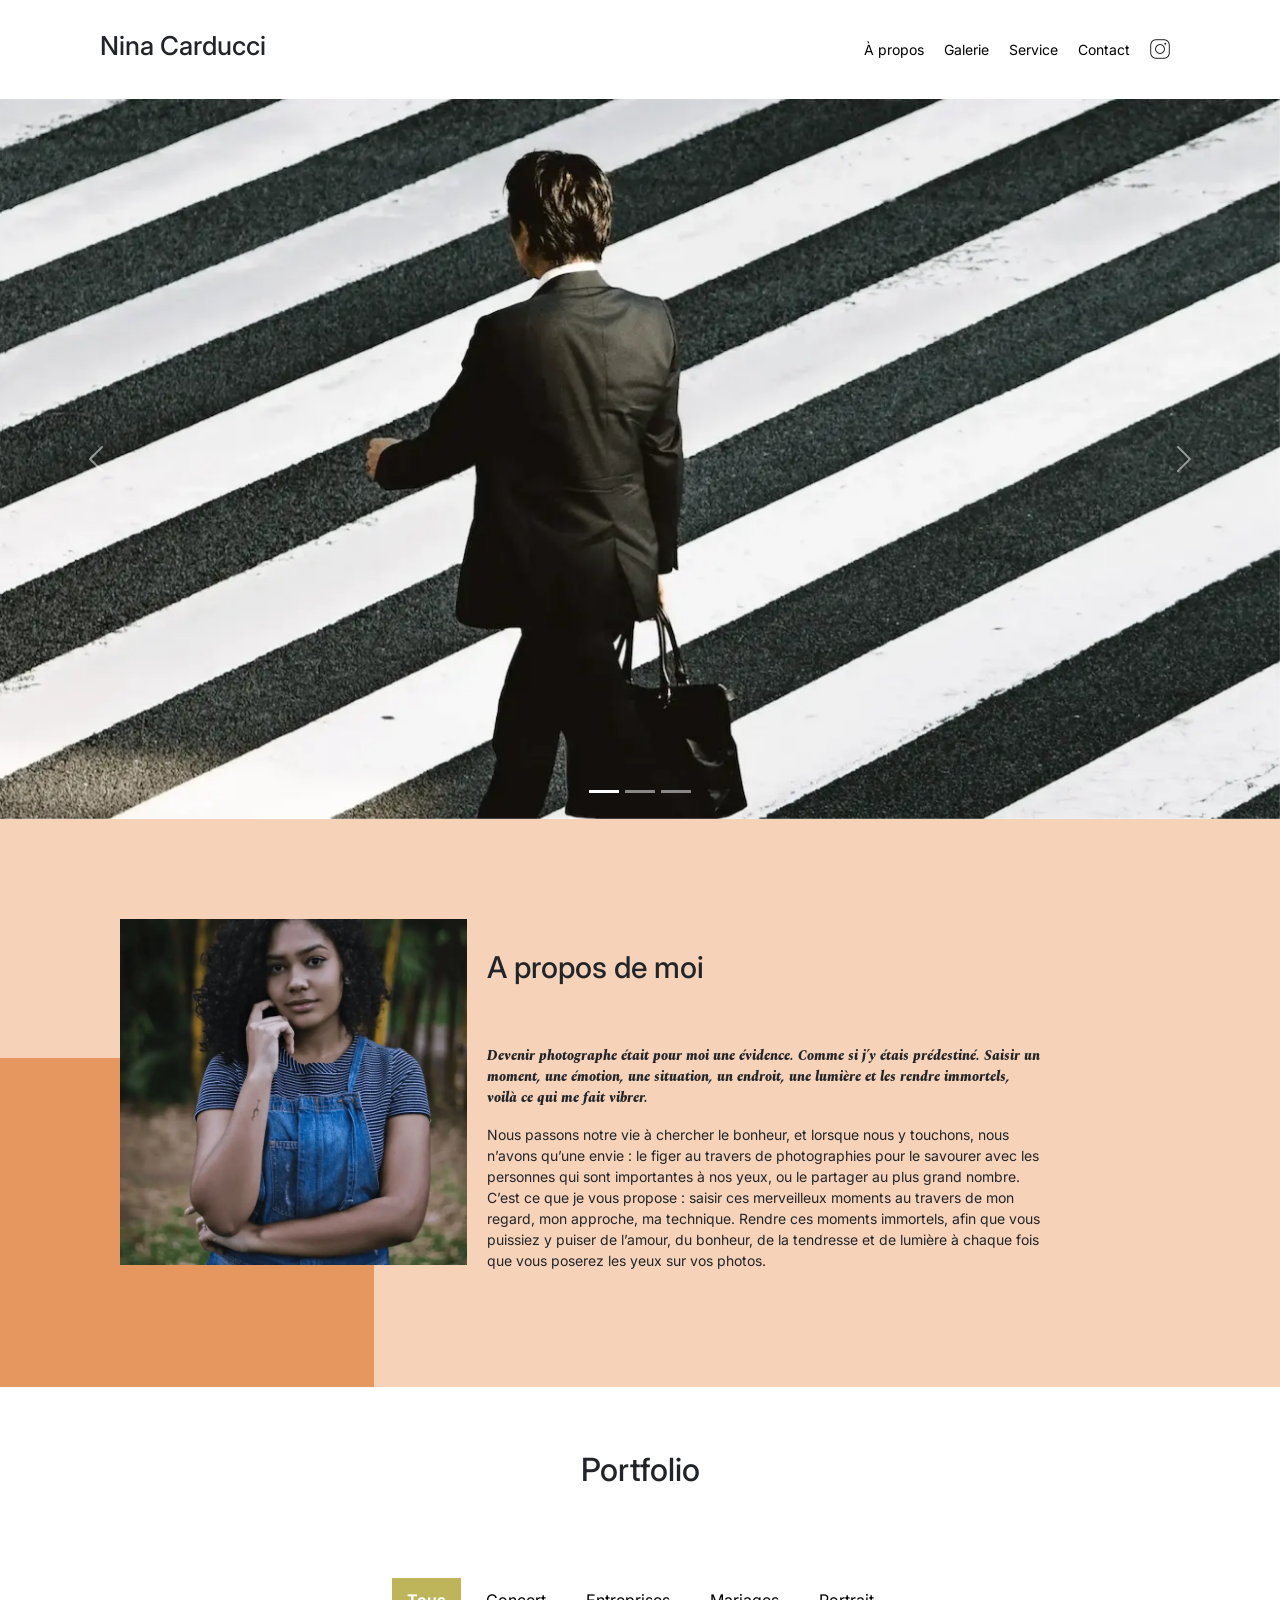
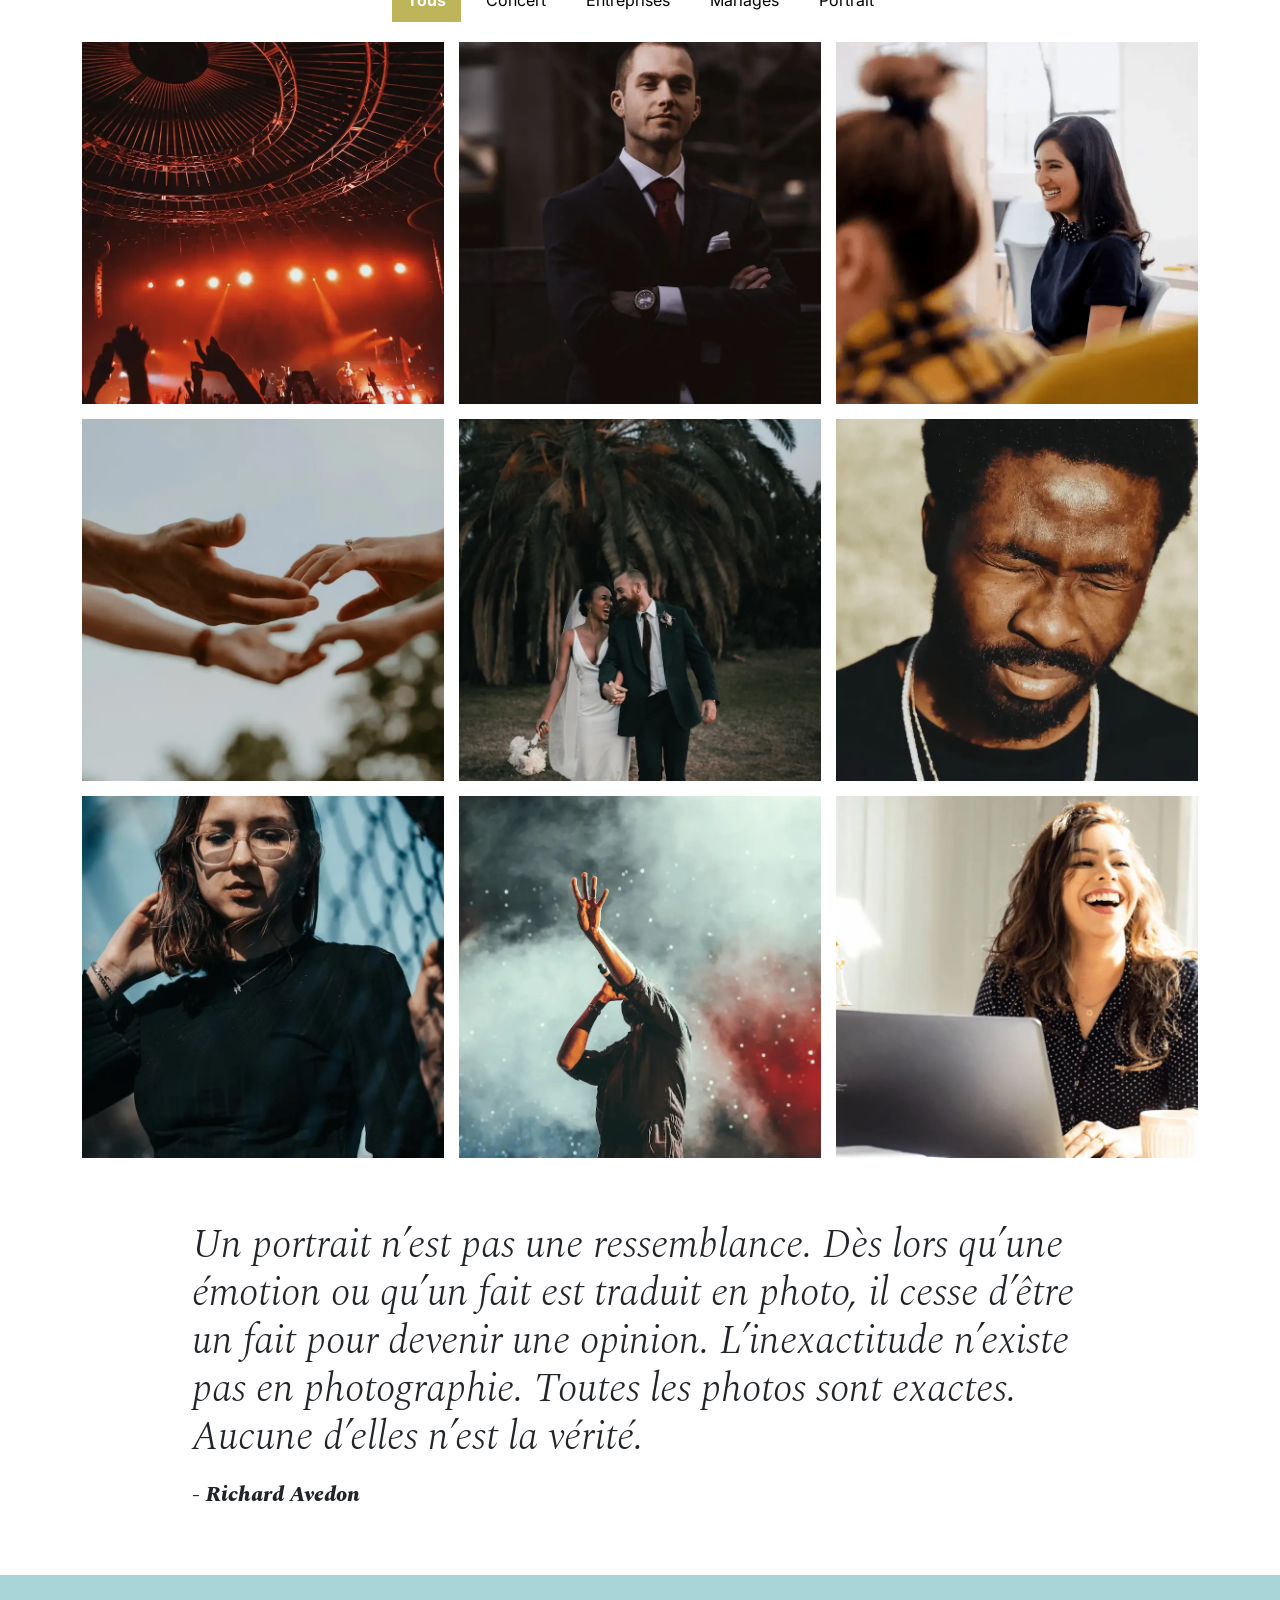
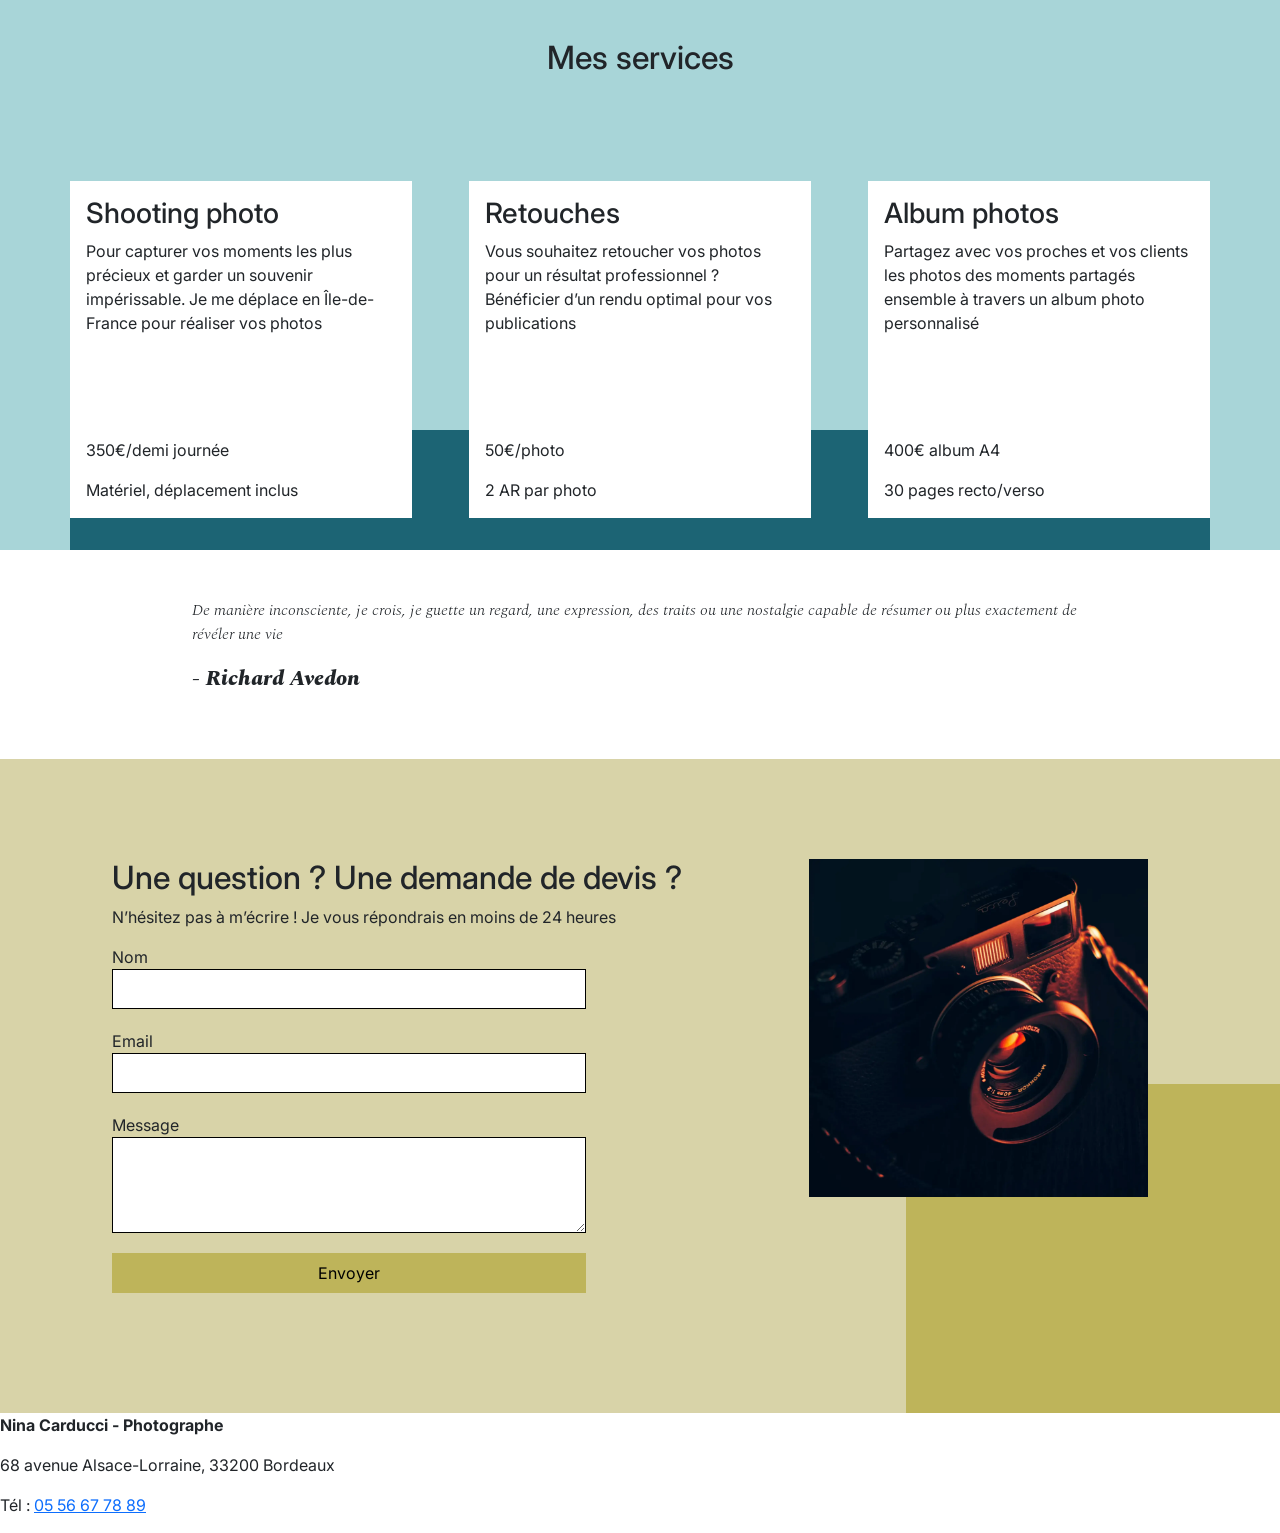
==== Nina-Carducci-Dev-master/index.html @ 1267198f ""#"" ====
<!DOCTYPE html>
<html lang="fr">
  <head>
    <meta charset="UTF-8" />
    <meta name="viewport" content="width=device-width, initial-scale=1.0" />

    <link
      rel="preload"
      href="./assets/bootstrap/bootstrap.min.css"
      as="style"
    />
    <link
      rel="stylesheet"
      href="./assets/bootstrap/bootstrap.min.css"
      media="print"
      onload="this.media='all'"
    />

    <link rel="preload" href="./assets/style.min.css" as="style" />
    <link
      rel="stylesheet"
      href="./assets/style.min.css"
      media="print"
      onload="this.media='all'"
    />

    <link rel="preconnect" href="https://fonts.googleapis.com" />
    <link rel="preconnect" href="https://fonts.gstatic.com" crossorigin />

    <link
      rel="preload"
      href="https://fonts.googleapis.com/css2?family=Inter:wght@400&family=Spectral:ital,wght@1,400;1,800&display=swap"
      as="style"
    />
    <link
      rel="stylesheet"
      href="https://fonts.googleapis.com/css2?family=Inter:wght@400&family=Spectral:ital,wght@1,400;1,800&display=swap"
    />

    <meta
      name="description"
      content="Nina Carducci, photographe professionnelle à Bordeaux : portraits, mariages, concerts, entreprises."
    />
    <title>Nina Carducci - Photographe à Bordeaux</title>

    <script src="https://code.jquery.com/jquery-3.6.0.min.js" defer></script>

    <script src="./assets/bootstrap/bootstrap.bundle.min.js" defer></script>
    <script src="./assets/maugallery.min.js" defer></script>
    <script src="./assets/scripts.min.js" defer></script>

    <script type="application/ld+json">
      {
        "@context": "https://schema.org",
        "@type": "LocalBusiness",
        "name": "Nina Carducci - Photographe",
        "image": "/assets/images/nina.webp",
        "address": {
          "@type": "PostalAddress",
          "streetAddress": "68 avenue Alsace-Lorraine",
          "addressLocality": "Bordeaux",
          "postalCode": "33200",
          "addressCountry": "FR"
        },
        "telephone": "+33 5 56 67 78 89",
        "openingHours": "Mo-Fr 10:00-19:00",
        "url": "/",
        "priceRange": "50-400€",
        "makesOffer": [
          {
            "@type": "Offer",
            "name": "Shooting photo",
            "price": "350",
            "priceCurrency": "EUR"
          },
          {
            "@type": "Offer",
            "name": "Retouches",
            "price": "50",
            "priceCurrency": "EUR"
          },
          {
            "@type": "Offer",
            "name": "Album photos",
            "price": "400",
            "priceCurrency": "EUR"
          }
        ]
      }
    </script>

    <meta property="og:type" content="website" />
    <meta
      property="og:title"
      content="Nina Carducci - Photographe à Bordeaux"
    />
    <meta
      property="og:description"
      content="Nina Carducci, photographe professionnelle à Bordeaux : portraits, mariages, concerts, entreprises"
    />
    <meta
      property="og:image"
      content="/assets/images/nina.webp"
    />
    <meta property="og:url" content="/" />

    <meta name="twitter:card" content="summary_large_image" />
    <meta
      name="twitter:title"
      content="Nina Carducci - Photographe à Bordeaux"
    />
    <meta
      name="twitter:description"
      content="Nina Carducci, photographe professionnelle à Bordeaux : portraits, mariages, concerts, entreprises"
    />
    <meta
      name="twitter:image"
      content="/assets/images/nina.webp"
    />
    <meta name="twitter:site" content="@ninacarducci.photo" />
  </head>
  <body>
    <div class="top-header">
      <h1 class="name">Nina Carducci</h1>
      <div class="nav">
        <ul>
          <li><a href="#about">À propos</a></li>
          <li><a href="#gallery">Galerie</a></li>
          <li><a href="#services">Service</a></li>
          <li><a href="#contact">Contact</a></li>
          <li>
            <a
              class="social-link"
              href="https://www.instagram.com/ninacarducci.photo/?hl=fr"
              target="_blank"
              ><img
                src="assets/images/instagram.webp"
                alt="icône instragram"
                loading="lazy"
                width="40"
                height="40"
              />
            </a>
          </li>
        </ul>
      </div>
    </div>
    <div id="header">
      <div
        id="carouselExampleIndicators"
        class="carousel slide"
        data-bs-ride="carousel"
      >
        <div class="carousel-indicators">
          <button
            type="button"
            data-bs-target="#carouselExampleIndicators"
            data-bs-slide-to="0"
            class="active"
            aria-current="true"
            aria-label="Slide 1"
          ></button>
          <button
            type="button"
            data-bs-target="#carouselExampleIndicators"
            data-bs-slide-to="1"
            aria-label="Slide 2"
          ></button>
          <button
            type="button"
            data-bs-target="#carouselExampleIndicators"
            data-bs-slide-to="2"
            aria-label="Slide 3"
          ></button>
        </div>
        <div class="carousel-inner">
          <div class="carousel-item active">
            <img
              src="./assets/images/slider/ryoji-iwata-wUZjnOv7t0g-unsplash.webp"
              srcset="
                ./assets/images/slider/ryoji-iwata-wUZjnOv7t0g-unsplash.webp  800w,
                ./assets/images/slider/ryoji-iwata-wUZjnOv7t0g-unsplash.webp 1600w,
                ./assets/images/slider/ryoji-iwata-wUZjnOv7t0g-unsplash.webp 2400w,
                ./assets/images/slider/ryoji-iwata-wUZjnOv7t0g-unsplash.webp 3200w,
                ./assets/images/slider/ryoji-iwata-wUZjnOv7t0g-unsplash.webp 4540w
              "
              sizes="100vw"
              class="d-block w-100"
              alt="Un homme traverse une grande route en costume sombre"
              width="1600"
              height="740"
            />
          </div>
          <div class="carousel-item">
            <img
              src="./assets/images/slider/nicholas-green-nPz8akkUmDI-unsplash.webp"
              srcset="
                ./assets/images/slider/nicholas-green-nPz8akkUmDI-unsplash.webp  800w,
                ./assets/images/slider/nicholas-green-nPz8akkUmDI-unsplash.webp 1600w,
                ./assets/images/slider/nicholas-green-nPz8akkUmDI-unsplash.webp 2400w,
                ./assets/images/slider/nicholas-green-nPz8akkUmDI-unsplash.webp 3200w,
                ./assets/images/slider/nicholas-green-nPz8akkUmDI-unsplash.webp 5000w
              "
              sizes="100vw"
              alt="Foule pendant un concert"
              class="d-block w-100"
              width="1600"
              height="740"
            />
          </div>
          <div class="carousel-item">
            <img
              src="./assets/images/slider/edward-cisneros-3_h6-1NPDGw-unsplash.webp"
              srcset="
                ./assets/images/slider/edward-cisneros-3_h6-1NPDGw-unsplash.webp  800w,
                ./assets/images/slider/edward-cisneros-3_h6-1NPDGw-unsplash.webp 1600w,
                ./assets/images/slider/edward-cisneros-3_h6-1NPDGw-unsplash.webp 2400w,
                ./assets/images/slider/edward-cisneros-3_h6-1NPDGw-unsplash.webp 3200w,
                ./assets/images/slider/edward-cisneros-3_h6-1NPDGw-unsplash.webp 5653w
              "
              sizes="100vw"
              class="d-block w-100"
              loading="lazy"
              alt="Un couple qui s’embrasse lors d’un mariage"
              width="1637"
              height="757"
            />
          </div>
        </div>
        <button
          class="carousel-control-prev"
          type="button"
          data-bs-target="#carouselExampleIndicators"
          data-bs-slide="prev"
        >
          <span class="carousel-control-prev-icon" aria-hidden="true"></span>
          <span class="visually-hidden">Previous</span>
        </button>
        <button
          class="carousel-control-next"
          type="button"
          data-bs-target="#carouselExampleIndicators"
          data-bs-slide="next"
        >
          <span class="carousel-control-next-icon" aria-hidden="true"></span>
          <span class="visually-hidden">Next</span>
        </button>
      </div>
    </div>
    <div id="about">
      <div class="picture left">
        <img
          src="./assets/images/nina.webp"
          srcset="
            ./assets/images/nina.webp  400w,
            ./assets/images/nina.webp  800w,
            ./assets/images/nina.webp 1460w
          "
          sizes="(max-width: 768px) 100vw, 50vw"
          alt="Portrait de la photographe Nina Carducci"
          width="766"
          height="764"
        />
      </div>
      <div id="about-me">
        <h2 class="about-me__title">A propos de moi</h2>
        <p class="about-me__introduction">
          Devenir photographe était pour moi une évidence. Comme si j’y étais
          prédestiné. Saisir un moment, une émotion, une situation, un endroit,
          une lumière et les rendre immortels, voilà ce qui me fait vibrer.
        </p>
        <p>
          Nous passons notre vie à chercher le bonheur, et lorsque nous y
          touchons, nous n’avons qu’une envie : le figer au travers de
          photographies pour le savourer avec les personnes qui sont importantes
          à nos yeux, ou le partager au plus grand nombre. C’est ce que je vous
          propose : saisir ces merveilleux moments au travers de mon regard, mon
          approche, ma technique. Rendre ces moments immortels, afin que vous
          puissiez y puiser de l’amour, du bonheur, de la tendresse et de
          lumière à chaque fois que vous poserez les yeux sur vos photos.
        </p>
      </div>
    </div>
    <div id="gallery">
      <h2 class="title">Portfolio</h2>
      <div class="container py-3">
        <div class="gallery">
          <picture>
            <source
              srcset="
                ./assets/images/gallery/concerts/aaron-paul-wnX-fXzB6Cw-unsplash.webp
              "
              type="image/webp"
            />
            <img
              data-gallery-tag="Concert"
              class="gallery-item"
              src="./assets/images/gallery/concerts/aaron-paul-wnX-fXzB6Cw-unsplash.webp"
              alt="Foule de spectateurs levant les mains lors d’un concert en plein air"
              width="752"
              height="1003"
            />
          </picture>

          <picture>
            <source
              srcset="
                ./assets/images/gallery/entreprise/ali-morshedlou-WMD64tMfc4k-unsplash.webp
              "
              type="image/webp"
            />
            <img
              data-gallery-tag="Entreprises"
              class="gallery-item"
              src="./assets/images/gallery/entreprise/ali-morshedlou-WMD64tMfc4k-unsplash.webp"
              alt="Un homme en costume sombre avec une cravate noire"
              width="752"
              height="1128"
            />
          </picture>

          <picture>
            <source
              srcset="./assets/images/gallery/entreprise/jason-goodman.webp"
              type="image/webp"
            />
            <img
              data-gallery-tag="Entreprises"
              class="gallery-item"
              src="./assets/images/gallery/entreprise/jason-goodman.webp"
              alt="Une femme souriante pendant une réunion d'entreprise"
              width="1110"
              height="751"
            />
          </picture>

          <picture>
            <source
              srcset="
                ./assets/images/gallery/mariage/hannah-busing-RvF2R_qMpRk-unsplash.webp
              "
              type="image/webp"
            />
            <img
              data-gallery-tag="Mariages"
              class="gallery-item"
              src="./assets/images/gallery/mariage/hannah-busing-RvF2R_qMpRk-unsplash.webp"
              alt="Deux personnes se tenant la main lors d’un mariage"
              width="940"
              height="752"
            />
          </picture>

          <picture>
            <source
              srcset="
                ./assets/images/gallery/mariage/jakob-owens-SiniLJkXhMc-unsplash.webp
              "
              type="image/webp"
            />
            <img
              data-gallery-tag="Mariages"
              class="gallery-item"
              src="./assets/images/gallery/mariage/jakob-owens-SiniLJkXhMc-unsplash.webp"
              alt="Un couple se tenant par la main le jour de leur mariage"
              width="752"
              height="1128"
            />
          </picture>

          <picture>
            <source
              srcset="
                ./assets/images/gallery/portraits/ade-tunji-rVkhWWZFAtQ-unsplash.webp
              "
              type="image/webp"
            />
            <img
              data-gallery-tag="Portrait"
              class="gallery-item"
              src="./assets/images/gallery/portraits/ade-tunji-rVkhWWZFAtQ-unsplash.webp"
              alt="Portrait d’un homme aux yeux fermés"
              width="752"
              height="1128"
            />
          </picture>

          <picture>
            <source
              srcset="
                ./assets/images/gallery/portraits/nino-van-prattenburg--443cl1uR_8-unsplash.webp
              "
              type="image/webp"
            />
            <img
              data-gallery-tag="Portrait"
              class="gallery-item"
              src="./assets/images/gallery/portraits/nino-van-prattenburg--443cl1uR_8-unsplash.webp"
              alt="Portrait d’une femme portant des lunettes transparentes"
              width="752"
              height="1130"
            />
          </picture>

          <picture>
            <source
              srcset="
                ./assets/images/gallery/concerts/austin-neill-hgO1wFPXl3I-unsplash.webp
              "
              type="image/webp"
            />
            <img
              data-gallery-tag="Concert"
              class="gallery-item"
              src="./assets/images/gallery/concerts/austin-neill-hgO1wFPXl3I-unsplash.webp"
              alt="Chanteur sur scène levant la main dans la fumée et les lumières d’un concert"
              width="752"
              height="1130"
            />
          </picture>

          <picture>
            <source
              srcset="
                ./assets/images/gallery/entreprise/mateus-campos-felipe-Fsgzm8N0hIY-unsplash.webp
              "
              type="image/webp"
            />
            <img
              data-gallery-tag="Entreprises"
              class="gallery-item"
              src="./assets/images/gallery/entreprise/mateus-campos-felipe-Fsgzm8N0hIY-unsplash.webp"
              alt="Femme souriante travaillant devant un ordinateur portable"
              width="1228"
              height="752"
            />
          </picture>
        </div>
      </div>
    </div>
    <div class="quote">
      <figure>
        <blockquote>
          <h1 class="quote__text">
            Un portrait n’est pas une ressemblance. Dès lors qu’une émotion ou
            qu’un fait est traduit en photo, il cesse d’être un fait pour
            devenir une opinion. L’inexactitude n’existe pas en photographie.
            Toutes les photos sont exactes. Aucune d’elles n’est la vérité.
          </h1>
        </blockquote>
        <figcaption class="quote__author">- Richard Avedon</figcaption>
      </figure>
    </div>

    <div id="services">
      <h2 class="title">Mes services</h2>
      <div class="container">
        <div class="service">
          <div class="service__description">
            <h3>Shooting photo</h3>
            <p>
              Pour capturer vos moments les plus précieux et garder un souvenir
              impérissable. Je me déplace en Île-de-France pour réaliser vos
              photos
            </p>
          </div>
          <div class="service__price">
            <p>350€/demi journée</p>
            <span>Matériel, déplacement inclus</span>
          </div>
        </div>
        <div class="service">
          <div class="service__description">
            <h3>Retouches</h3>
            <p>
              Vous souhaitez retoucher vos photos pour un résultat professionnel
              ? Bénéficier d’un rendu optimal pour vos publications
            </p>
          </div>
          <div class="service__price">
            <p>50€/photo</p>
            <span>2 AR par photo</span>
          </div>
        </div>
        <div class="service">
          <div class="service__description">
            <h3>Album photos</h3>
            <p>
              Partagez avec vos proches et vos clients les photos des moments
              partagés ensemble à travers un album photo personnalisé
            </p>
          </div>
          <div class="service__price">
            <p>400€ album A4</p>
            <span>30 pages recto/verso</span>
          </div>
        </div>
      </div>
    </div>
    <div class="quote">
      <figure>
        <blockquote>
          <p class="quote__text">
            De manière inconsciente, je crois, je guette un regard, une
            expression, des traits ou une nostalgie capable de résumer ou plus
            exactement de révéler une vie
          </p>
        </blockquote>
        <figcaption class="quote__author">- Richard Avedon</figcaption>
      </figure>
    </div>
    <div id="contact">
      <div class="container">
        <div class="form-container">
          <h2>Une question ? Une demande de devis ?</h2>
          <p>
            N’hésitez pas à m’écrire ! Je vous répondrais en moins de 24 heures
          </p>
          <form action="" method="post">
            <label for="nom">Nom</label>
            <input type="text" name="nom" id="nom" />
            <label for="email">Email</label>
            <input type="email" name="email" id="email" />
            <label for="message">Message</label>
            <textarea
              name="message"
              id="message"
              cols="30"
              rows="10"
            ></textarea>
            <input type="submit" value="Envoyer" />
          </form>
        </div>
        <div class="picture right">
          <img
            src="./assets/images/camera.webp"
            srcset="
              ./assets/images/camera.webp  400w,
              ./assets/images/camera.webp  800w,
              ./assets/images/camera.webp 1600w,
              ./assets/images/camera.webp 2028w
            "
            sizes="(max-width: 768px) 100vw, 50vw"
            alt="appareil photo"
            width="2024"
            height="2020"
          />
        </div>
      </div>
    </div>

    <footer>
      <p><strong>Nina Carducci - Photographe</strong></p>
      <p>68 avenue Alsace-Lorraine, 33200 Bordeaux</p>
      <p>Tél : <a href="tel:+33556677889">05 56 67 78 89</a></p>
    </footer>
  </body>
</html>
---- Nina-Carducci-Dev-master/assets/style.min.css ----
.about-me__introduction,.quote{font-family:Spectral,serif;font-style:italic}.service,.top-header{background-color:#fff}#about,#contact{position:relative;padding:100px}.nav a,.nav-pills .nav-link{color:#000}body{max-width:1920px;margin:auto;font-family:Inter,sans-serif;font-style:normal}img{max-width:100%;height:auto;display:block}.top-header{position:sticky;top:0;z-index:1000;display:flex;justify-content:space-between;align-items:center;padding:30px 100px}.top-header .name{font-size:26px}.nav ul{display:flex;list-style:none;font-size:14px;margin:0;padding:0}.nav li{padding:0 10px}.nav a{text-decoration:none}.social-link img{width:20px}#about{display:flex;background-color:#f6d2b8}.picture{flex:1;margin:0 20px;z-index:0}.picture::before{content:'';width:374px;height:329px;position:absolute;bottom:0;z-index:-1}.picture.left::before{background-color:#e5975f;left:0}.picture.right::before{background-color:#beb45a;right:0}#about-me,.form-container{flex:2}.about-me__title{margin:1em 0 60px;font-size:30px}.about-me__introduction{font-weight:800;width:60%}#about-me p{width:80%;font-size:14px}.title{text-align:center;padding:2em 0}.gallery .nav{justify-content:center}.carousel-item img{aspect-ratio:16/9;object-fit:cover}.nav-pills .nav-link.active,.nav-pills .show>.nav-link{color:#fff;background-color:#6b6b2a;border-radius:0;font-weight:700}.gallery-item{width:100%;height:100%;aspect-ratio:1/1;object-fit:cover;display:block}#contact .container,.mg-next,.mg-prev,.service,form{display:flex}.mg-next,.mg-prev{width:30px;height:30px;justify-content:center;align-items:center;font-size:24px}.quote{width:70%;margin:auto;padding:3em 0}.quote__text{font-weight:300}.quote__author{font-weight:800;font-size:22px}#services{margin:auto;background-color:#a8d5d8;position:relative}#services .container{display:flex;justify-content:space-between;padding:2em 0;position:relative}#services .container::before{content:'';background-color:#1c6474;position:absolute;width:100%;height:30%;bottom:0;left:0;z-index:0}.service{max-width:390px;width:30%;height:337px;padding:1em;flex-direction:column;justify-content:space-between;z-index:1}#contact{margin:auto;background-color:#d8d3a8}form{flex-direction:column;width:70%;align-items:flex-start}form input,form textarea{width:100%;border:1px solid;margin-bottom:20px}form input{height:2.5em}form textarea{height:5em;line-height:2.5em;font-size:1.2em}input[type=submit]{background-color:#beb45a;padding:.5em 1em;border:none}@media all and (max-width:1180px){.picture{flex:2}#about,#contact .container{align-items:center}.about-me__title{margin:0 0 1em}#about-me p{width:100%}}@media all and (max-width:1000px){.picture.left::before,.picture.right::before{height:30%;width:100%}#about,#contact .container,#services .container{flex-direction:column}.picture{width:50%}.picture.left::before{top:0;bottom:auto;left:0}.about-me__title{text-align:center;margin-top:1em}.service{width:100%;max-width:100%;height:auto;margin:2em 0}.service__description{margin-bottom:1em}#services .container::before{width:30%;height:100%;right:0;left:auto}#contact .picture.right{margin-top:1em}.gallery{grid-template-columns:repeat(3,1fr)}}@media all and (max-width:650px){.top-header{flex-direction:column;padding:0}.gallery{grid-template-columns:1fr}.top-header .nav,.top-header .nav ul{width:100%;padding:0}.top-header .nav li{flex:1;padding:1em 0;text-align:center}.picture.left::before,.picture.right::before{height:150px}#services .container{align-items:center}.service{max-width:90%}#about,#contact{padding:2em}form{width:100%}.picture{width:80%}}.gallery{display:grid;grid-template-columns:repeat(3,1fr);gap:12px;justify-items:center}.gallery-tags{text-align:center;margin-bottom:20px}.gallery-btn{border:none;background:0 0;padding:10px 15px;margin:0 5px;font-size:16px;cursor:pointer;color:#000}.gallery-btn.active{background-color:#beb45a;color:#fff;font-weight:700}
---- Nina-Carducci-Dev-master/assets/style.min.css ----
.about-me__introduction,.quote{font-family:Spectral,serif;font-style:italic}.service,.top-header{background-color:#fff}#about,#contact{position:relative;padding:100px}.nav a,.nav-pills .nav-link{color:#000}body{max-width:1920px;margin:auto;font-family:Inter,sans-serif;font-style:normal}img{max-width:100%;height:auto;display:block}.top-header{position:sticky;top:0;z-index:1000;display:flex;justify-content:space-between;align-items:center;padding:30px 100px}.top-header .name{font-size:26px}.nav ul{display:flex;list-style:none;font-size:14px;margin:0;padding:0}.nav li{padding:0 10px}.nav a{text-decoration:none}.social-link img{width:20px}#about{display:flex;background-color:#f6d2b8}.picture{flex:1;margin:0 20px;z-index:0}.picture::before{content:'';width:374px;height:329px;position:absolute;bottom:0;z-index:-1}.picture.left::before{background-color:#e5975f;left:0}.picture.right::before{background-color:#beb45a;right:0}#about-me,.form-container{flex:2}.about-me__title{margin:1em 0 60px;font-size:30px}.about-me__introduction{font-weight:800;width:60%}#about-me p{width:80%;font-size:14px}.title{text-align:center;padding:2em 0}.gallery .nav{justify-content:center}.carousel-item img{aspect-ratio:16/9;object-fit:cover}.nav-pills .nav-link.active,.nav-pills .show>.nav-link{color:#fff;background-color:#6b6b2a;border-radius:0;font-weight:700}.gallery-item{width:100%;height:100%;aspect-ratio:1/1;object-fit:cover;display:block}#contact .container,.mg-next,.mg-prev,.service,form{display:flex}.mg-next,.mg-prev{width:30px;height:30px;justify-content:center;align-items:center;font-size:24px}.quote{width:70%;margin:auto;padding:3em 0}.quote__text{font-weight:300}.quote__author{font-weight:800;font-size:22px}#services{margin:auto;background-color:#a8d5d8;position:relative}#services .container{display:flex;justify-content:space-between;padding:2em 0;position:relative}#services .container::before{content:'';background-color:#1c6474;position:absolute;width:100%;height:30%;bottom:0;left:0;z-index:0}.service{max-width:390px;width:30%;height:337px;padding:1em;flex-direction:column;justify-content:space-between;z-index:1}#contact{margin:auto;background-color:#d8d3a8}form{flex-direction:column;width:70%;align-items:flex-start}form input,form textarea{width:100%;border:1px solid;margin-bottom:20px}form input{height:2.5em}form textarea{height:5em;line-height:2.5em;font-size:1.2em}input[type=submit]{background-color:#beb45a;padding:.5em 1em;border:none}@media all and (max-width:1180px){.picture{flex:2}#about,#contact .container{align-items:center}.about-me__title{margin:0 0 1em}#about-me p{width:100%}}@media all and (max-width:1000px){.picture.left::before,.picture.right::before{height:30%;width:100%}#about,#contact .container,#services .container{flex-direction:column}.picture{width:50%}.picture.left::before{top:0;bottom:auto;left:0}.about-me__title{text-align:center;margin-top:1em}.service{width:100%;max-width:100%;height:auto;margin:2em 0}.service__description{margin-bottom:1em}#services .container::before{width:30%;height:100%;right:0;left:auto}#contact .picture.right{margin-top:1em}.gallery{grid-template-columns:repeat(3,1fr)}}@media all and (max-width:650px){.top-header{flex-direction:column;padding:0}.gallery{grid-template-columns:1fr}.top-header .nav,.top-header .nav ul{width:100%;padding:0}.top-header .nav li{flex:1;padding:1em 0;text-align:center}.picture.left::before,.picture.right::before{height:150px}#services .container{align-items:center}.service{max-width:90%}#about,#contact{padding:2em}form{width:100%}.picture{width:80%}}.gallery{display:grid;grid-template-columns:repeat(3,1fr);gap:12px;justify-items:center}.gallery-tags{text-align:center;margin-bottom:20px}.gallery-btn{border:none;background:0 0;padding:10px 15px;margin:0 5px;font-size:16px;cursor:pointer;color:#000}.gallery-btn.active{background-color:#beb45a;color:#fff;font-weight:700}
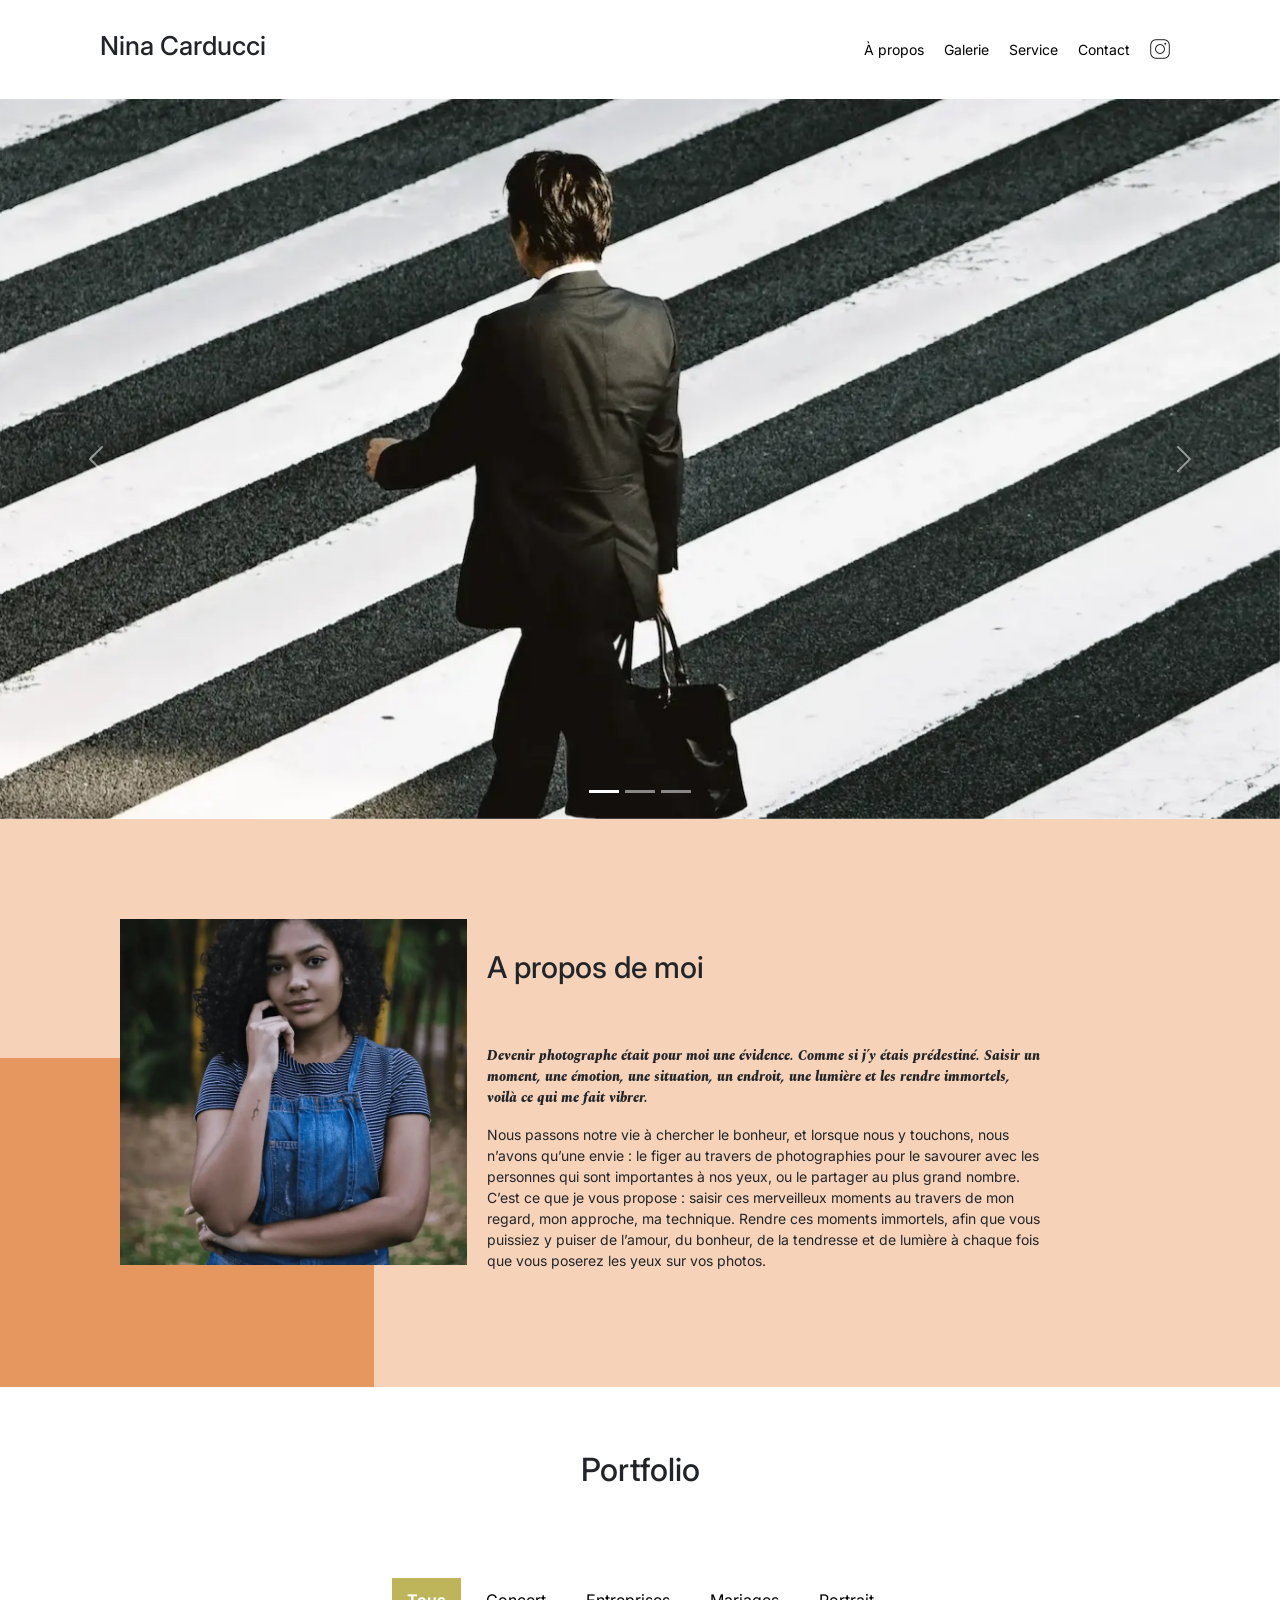
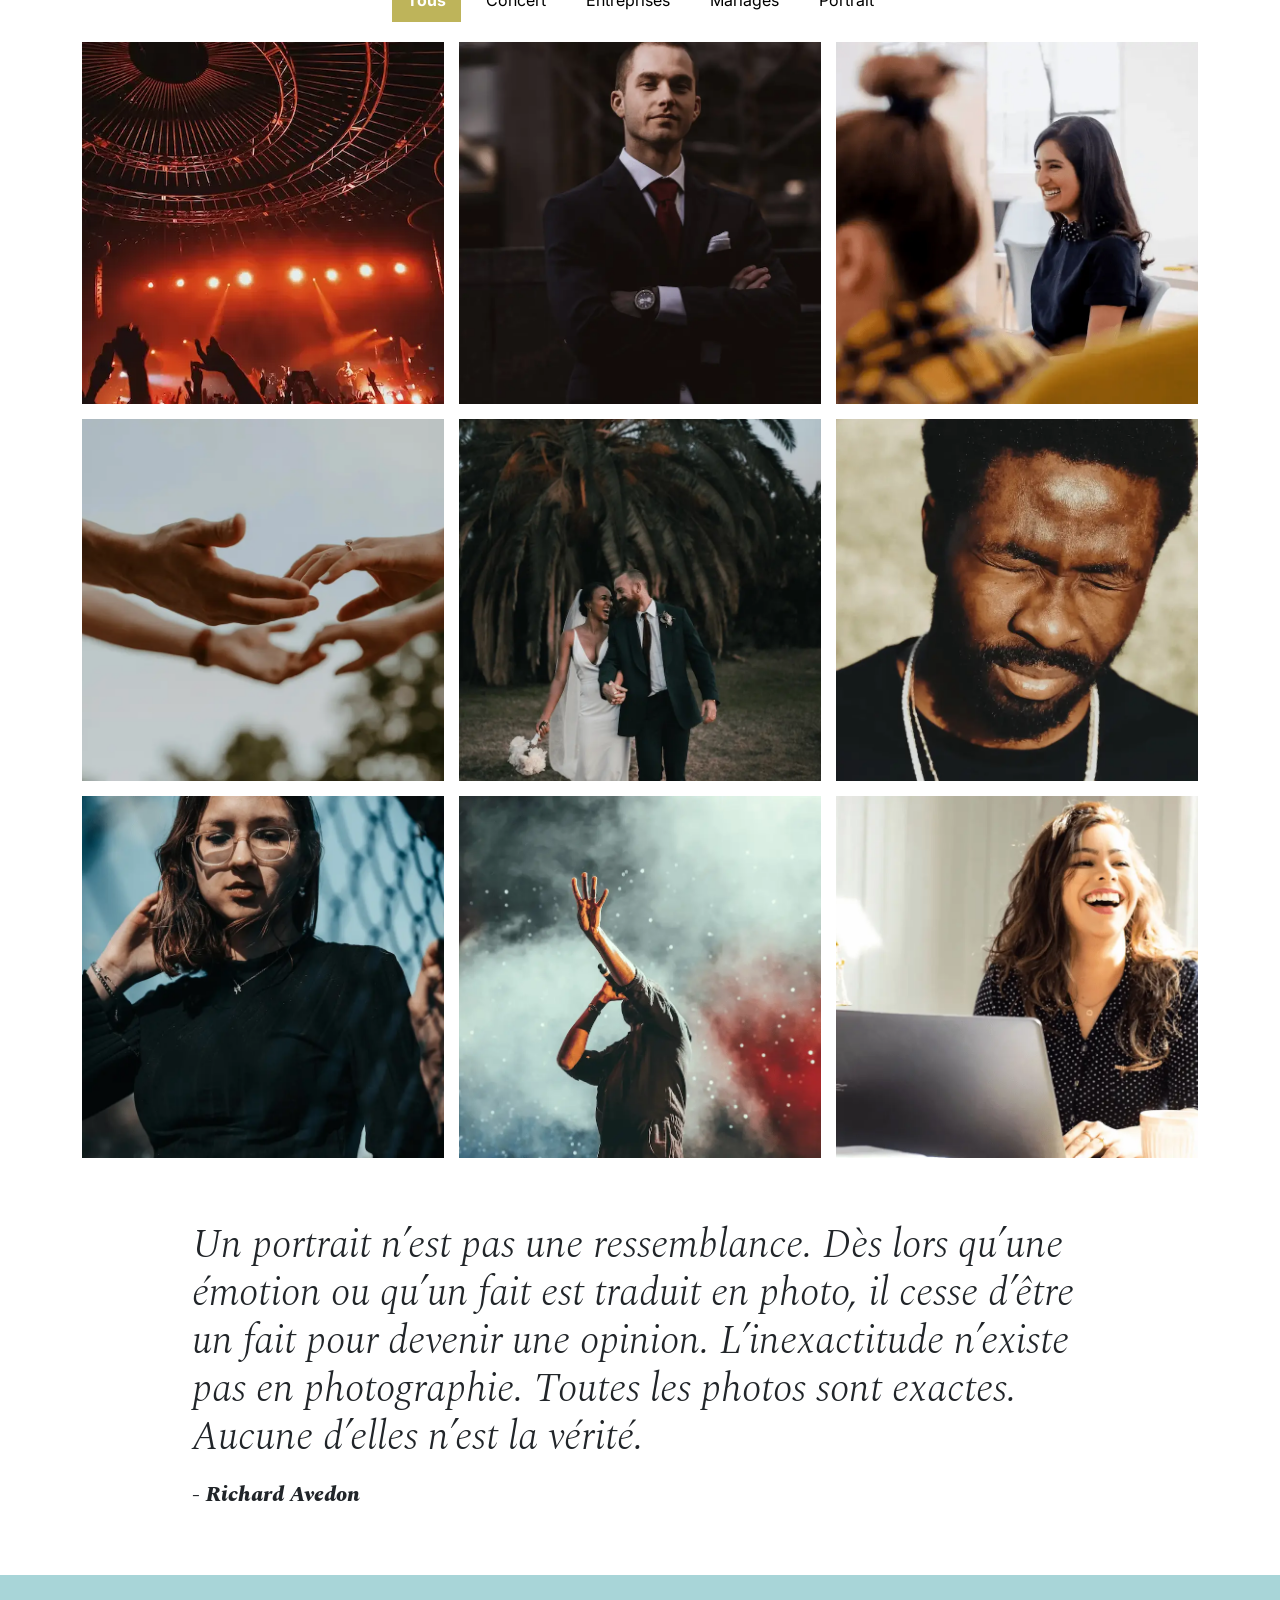
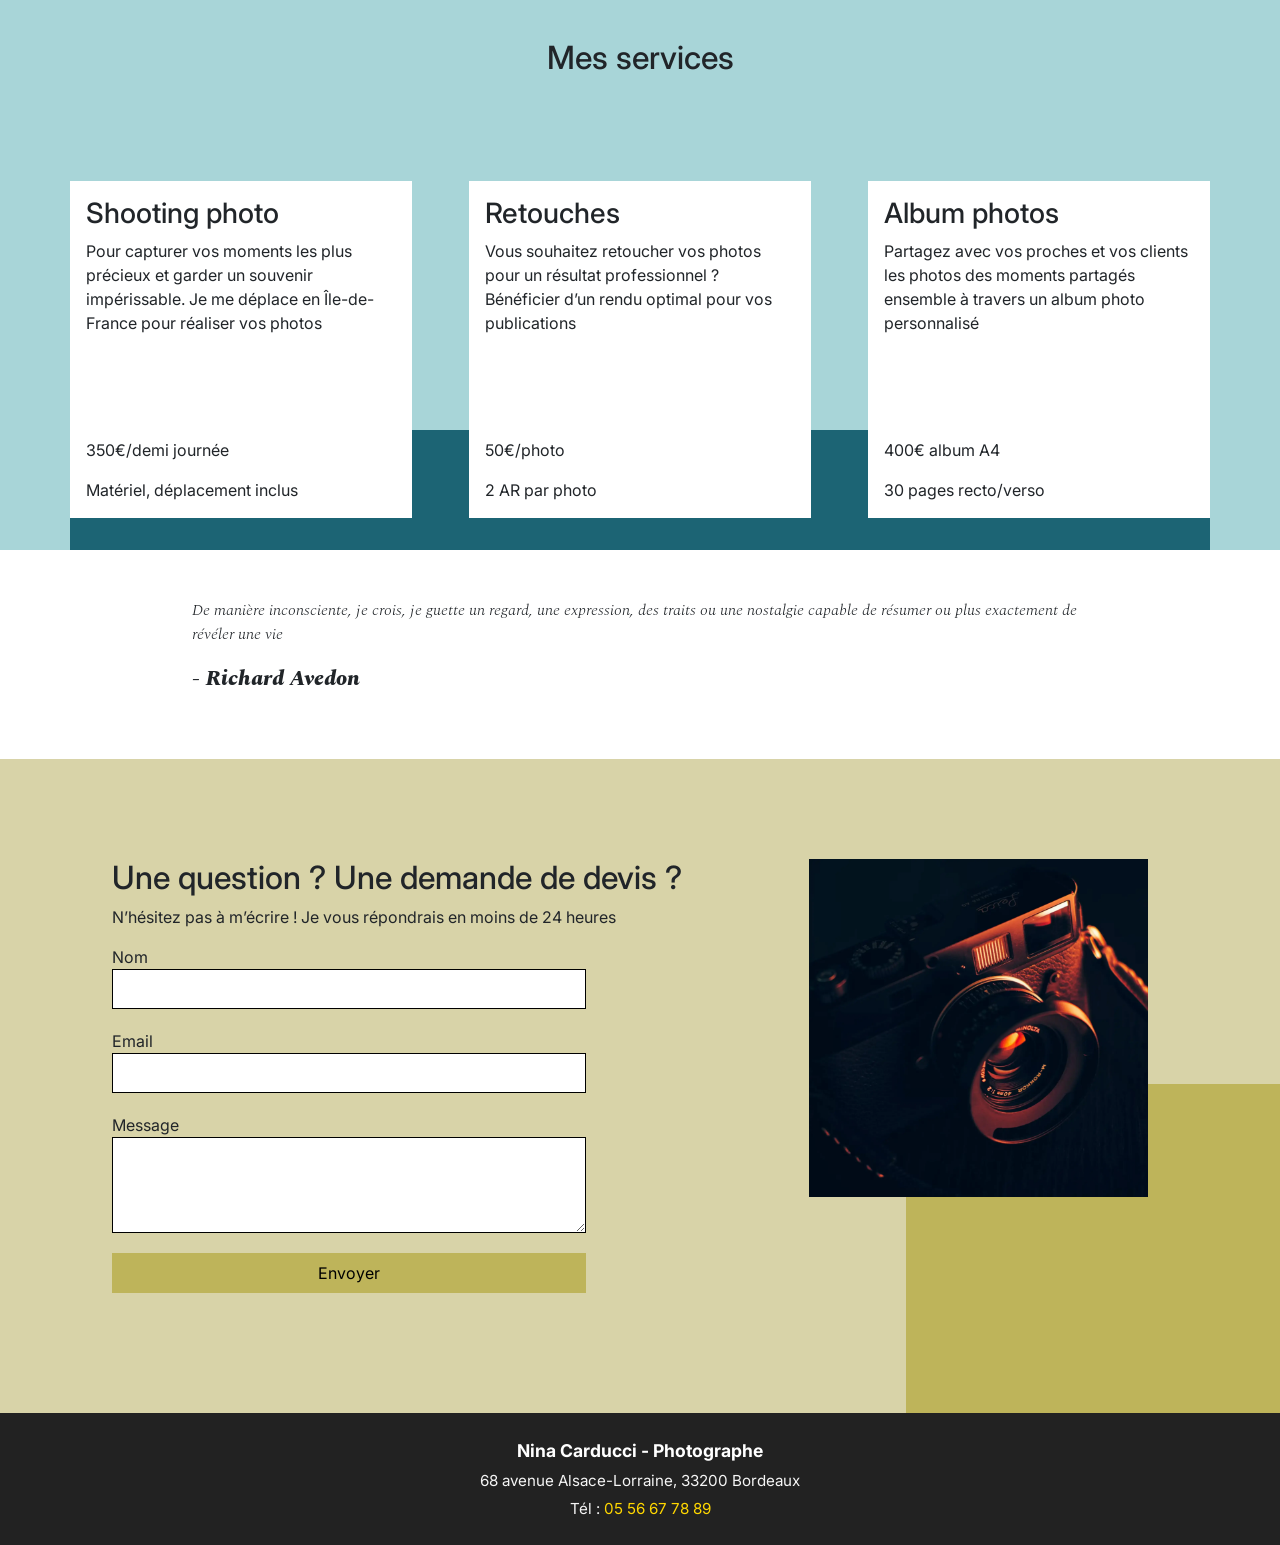
==== commit b4a10578: "mise en place du footer" ====
--- a/Nina-Carducci-Dev-master/index.html
+++ b/Nina-Carducci-Dev-master/index.html
@@ -178,11 +178,9 @@
             <img
               src="./assets/images/slider/ryoji-iwata-wUZjnOv7t0g-unsplash.webp"
               srcset="
-                ./assets/images/slider/ryoji-iwata-wUZjnOv7t0g-unsplash.webp  800w,
+                ./assets/images/slider/ryoji-iwata-wUZjnOv7t0g-unsplash-480.webp  480w,
                 ./assets/images/slider/ryoji-iwata-wUZjnOv7t0g-unsplash.webp 1600w,
-                ./assets/images/slider/ryoji-iwata-wUZjnOv7t0g-unsplash.webp 2400w,
-                ./assets/images/slider/ryoji-iwata-wUZjnOv7t0g-unsplash.webp 3200w,
-                ./assets/images/slider/ryoji-iwata-wUZjnOv7t0g-unsplash.webp 4540w
+                ./assets/images/slider/ryoji-iwata-wUZjnOv7t0g-unsplash-1920.webp 1920w
               "
               sizes="100vw"
               class="d-block w-100"
@@ -195,11 +193,9 @@
             <img
               src="./assets/images/slider/nicholas-green-nPz8akkUmDI-unsplash.webp"
               srcset="
-                ./assets/images/slider/nicholas-green-nPz8akkUmDI-unsplash.webp  800w,
+                ./assets/images/slider/nicholas-green-nPz8akkUmDI-unsplash-480.webp  480w,
                 ./assets/images/slider/nicholas-green-nPz8akkUmDI-unsplash.webp 1600w,
-                ./assets/images/slider/nicholas-green-nPz8akkUmDI-unsplash.webp 2400w,
-                ./assets/images/slider/nicholas-green-nPz8akkUmDI-unsplash.webp 3200w,
-                ./assets/images/slider/nicholas-green-nPz8akkUmDI-unsplash.webp 5000w
+                ./assets/images/slider/nicholas-green-nPz8akkUmDI-unsplash-1920.webp 1920w,
               "
               sizes="100vw"
               alt="Foule pendant un concert"
@@ -212,11 +208,10 @@
             <img
               src="./assets/images/slider/edward-cisneros-3_h6-1NPDGw-unsplash.webp"
               srcset="
-                ./assets/images/slider/edward-cisneros-3_h6-1NPDGw-unsplash.webp  800w,
+                ./assets/images/slider/edward-cisneros-3_h6-1NPDGw-unsplash.webp 480w,
                 ./assets/images/slider/edward-cisneros-3_h6-1NPDGw-unsplash.webp 1600w,
-                ./assets/images/slider/edward-cisneros-3_h6-1NPDGw-unsplash.webp 2400w,
-                ./assets/images/slider/edward-cisneros-3_h6-1NPDGw-unsplash.webp 3200w,
-                ./assets/images/slider/edward-cisneros-3_h6-1NPDGw-unsplash.webp 5653w
+                ./assets/images/slider/edward-cisneros-3_h6-1NPDGw-unsplash.webp 1920w,
+
               "
               sizes="100vw"
               class="d-block w-100"
@@ -252,9 +247,9 @@
         <img
           src="./assets/images/nina.webp"
           srcset="
-            ./assets/images/nina.webp  400w,
-            ./assets/images/nina.webp  800w,
-            ./assets/images/nina.webp 1460w
+            ./assets/images/nina-480.webp  480w,
+            ./assets/images/nina.webp  1600w,
+            ./assets/images/nina-1920.webp 1920w
           "
           sizes="(max-width: 768px) 100vw, 50vw"
           alt="Portrait de la photographe Nina Carducci"
@@ -284,159 +279,100 @@
     <div id="gallery">
       <h2 class="title">Portfolio</h2>
       <div class="container py-3">
-        <div class="gallery">
-          <picture>
-            <source
-              srcset="
-                ./assets/images/gallery/concerts/aaron-paul-wnX-fXzB6Cw-unsplash.webp
-              "
-              type="image/webp"
-            />
-            <img
-              data-gallery-tag="Concert"
-              class="gallery-item"
-              src="./assets/images/gallery/concerts/aaron-paul-wnX-fXzB6Cw-unsplash.webp"
-              alt="Foule de spectateurs levant les mains lors d’un concert en plein air"
-              width="752"
-              height="1003"
-            />
-          </picture>
-
-          <picture>
-            <source
-              srcset="
-                ./assets/images/gallery/entreprise/ali-morshedlou-WMD64tMfc4k-unsplash.webp
-              "
-              type="image/webp"
-            />
-            <img
-              data-gallery-tag="Entreprises"
-              class="gallery-item"
-              src="./assets/images/gallery/entreprise/ali-morshedlou-WMD64tMfc4k-unsplash.webp"
-              alt="Un homme en costume sombre avec une cravate noire"
-              width="752"
-              height="1128"
-            />
-          </picture>
-
-          <picture>
-            <source
-              srcset="./assets/images/gallery/entreprise/jason-goodman.webp"
-              type="image/webp"
-            />
-            <img
-              data-gallery-tag="Entreprises"
-              class="gallery-item"
-              src="./assets/images/gallery/entreprise/jason-goodman.webp"
-              alt="Une femme souriante pendant une réunion d'entreprise"
-              width="1110"
-              height="751"
-            />
-          </picture>
-
-          <picture>
-            <source
-              srcset="
-                ./assets/images/gallery/mariage/hannah-busing-RvF2R_qMpRk-unsplash.webp
-              "
-              type="image/webp"
-            />
-            <img
-              data-gallery-tag="Mariages"
-              class="gallery-item"
-              src="./assets/images/gallery/mariage/hannah-busing-RvF2R_qMpRk-unsplash.webp"
-              alt="Deux personnes se tenant la main lors d’un mariage"
-              width="940"
-              height="752"
-            />
-          </picture>
-
-          <picture>
-            <source
-              srcset="
-                ./assets/images/gallery/mariage/jakob-owens-SiniLJkXhMc-unsplash.webp
-              "
-              type="image/webp"
-            />
-            <img
-              data-gallery-tag="Mariages"
-              class="gallery-item"
-              src="./assets/images/gallery/mariage/jakob-owens-SiniLJkXhMc-unsplash.webp"
-              alt="Un couple se tenant par la main le jour de leur mariage"
-              width="752"
-              height="1128"
-            />
-          </picture>
-
-          <picture>
-            <source
-              srcset="
-                ./assets/images/gallery/portraits/ade-tunji-rVkhWWZFAtQ-unsplash.webp
-              "
-              type="image/webp"
-            />
-            <img
-              data-gallery-tag="Portrait"
-              class="gallery-item"
-              src="./assets/images/gallery/portraits/ade-tunji-rVkhWWZFAtQ-unsplash.webp"
-              alt="Portrait d’un homme aux yeux fermés"
-              width="752"
-              height="1128"
-            />
-          </picture>
-
-          <picture>
-            <source
-              srcset="
-                ./assets/images/gallery/portraits/nino-van-prattenburg--443cl1uR_8-unsplash.webp
-              "
-              type="image/webp"
-            />
-            <img
-              data-gallery-tag="Portrait"
-              class="gallery-item"
-              src="./assets/images/gallery/portraits/nino-van-prattenburg--443cl1uR_8-unsplash.webp"
-              alt="Portrait d’une femme portant des lunettes transparentes"
-              width="752"
-              height="1130"
-            />
-          </picture>
-
-          <picture>
-            <source
-              srcset="
-                ./assets/images/gallery/concerts/austin-neill-hgO1wFPXl3I-unsplash.webp
-              "
-              type="image/webp"
-            />
-            <img
-              data-gallery-tag="Concert"
-              class="gallery-item"
-              src="./assets/images/gallery/concerts/austin-neill-hgO1wFPXl3I-unsplash.webp"
-              alt="Chanteur sur scène levant la main dans la fumée et les lumières d’un concert"
-              width="752"
-              height="1130"
-            />
-          </picture>
-
-          <picture>
-            <source
-              srcset="
-                ./assets/images/gallery/entreprise/mateus-campos-felipe-Fsgzm8N0hIY-unsplash.webp
-              "
-              type="image/webp"
-            />
-            <img
-              data-gallery-tag="Entreprises"
-              class="gallery-item"
-              src="./assets/images/gallery/entreprise/mateus-campos-felipe-Fsgzm8N0hIY-unsplash.webp"
-              alt="Femme souriante travaillant devant un ordinateur portable"
-              width="1228"
-              height="752"
-            />
-          </picture>
-        </div>
-      </div>
+  <div class="gallery">
+
+    <img
+      data-gallery-tag="Concert"
+      class="gallery-item"
+      src="./assets/images/gallery/concerts/aaron-paul-wnX-fXzB6Cw-unsplash-480.webp"
+      alt="Foule de spectateurs levant les mains lors d’un concert en plein air"
+
+      loading="lazy"
+    />
+
+    <img
+      data-gallery-tag="Entreprises"
+      class="gallery-item"
+      src="./assets/images/gallery/entreprise/ali-morshedlou-WMD64tMfc4k-unsplash.webp"
+      alt="Un homme en costume sombre avec une cravate noire"
+      width="752"
+      height="1128"
+      loading="lazy"
+    />
+
+    <img
+      data-gallery-tag="Entreprises"
+      class="gallery-item"
+      src="./assets/images/gallery/entreprise/jason-goodman.webp"
+      alt="Une femme souriante pendant une réunion d'entreprise"
+      width="1110"
+      height="751"
+      loading="lazy"
+    />
+
+    <img
+      data-gallery-tag="Mariages"
+      class="gallery-item"
+      src="./assets/images/gallery/mariage/hannah-busing-RvF2R_qMpRk-unsplash.webp"
+      alt="Deux personnes se tenant la main lors d’un mariage"
+      width="940"
+      height="752"
+      loading="lazy"
+    />
+
+    <img
+      data-gallery-tag="Mariages"
+      class="gallery-item"
+      src="./assets/images/gallery/mariage/jakob-owens-SiniLJkXhMc-unsplash.webp"
+      alt="Un couple se tenant par la main le jour de leur mariage"
+      width="752"
+      height="1128"
+      loading="lazy"
+    />
+
+    <img
+      data-gallery-tag="Portrait"
+      class="gallery-item"
+      src="./assets/images/gallery/portraits/ade-tunji-rVkhWWZFAtQ-unsplash.webp"
+      alt="Portrait d’un homme aux yeux fermés"
+      width="752"
+      height="1128"
+      loading="lazy"
+    />
+
+    <img
+      data-gallery-tag="Portrait"
+      class="gallery-item"
+      src="./assets/images/gallery/portraits/nino-van-prattenburg--443cl1uR_8-unsplash.webp"
+      alt="Portrait d’une femme portant des lunettes transparentes"
+      width="752"
+      height="1130"
+      loading="lazy"
+    />
+
+    <img
+      data-gallery-tag="Concert"
+      class="gallery-item"
+      src="./assets/images/gallery/concerts/austin-neill-hgO1wFPXl3I-unsplash.webp"
+      alt="Chanteur sur scène levant la main dans la fumée et les lumières d’un concert"
+      width="752"
+      height="1130"
+      loading="lazy"
+    />
+
+    <img
+      data-gallery-tag="Entreprises"
+      class="gallery-item"
+      src="./assets/images/gallery/entreprise/mateus-campos-felipe-Fsgzm8N0hIY-unsplash.webp"
+      alt="Femme souriante travaillant devant un ordinateur portable"
+      width="1228"
+      height="752"
+      loading="lazy"
+    />
+
+  </div>
+</div>
+
     </div>
     <div class="quote">
       <figure>
@@ -535,10 +471,9 @@
           <img
             src="./assets/images/camera.webp"
             srcset="
-              ./assets/images/camera.webp  400w,
-              ./assets/images/camera.webp  800w,
+              ./assets/images/camera-480.webp  480w,
               ./assets/images/camera.webp 1600w,
-              ./assets/images/camera.webp 2028w
+              ./assets/images/camera-1920.webp 1920w
             "
             sizes="(max-width: 768px) 100vw, 50vw"
             alt="appareil photo"
--- a/Nina-Carducci-Dev-master/assets/style.min.css
+++ b/Nina-Carducci-Dev-master/assets/style.min.css
@@ -1 +1 @@
-.about-me__introduction,.quote{font-family:Spectral,serif;font-style:italic}.service,.top-header{background-color:#fff}#about,#contact{position:relative;padding:100px}.nav a,.nav-pills .nav-link{color:#000}body{max-width:1920px;margin:auto;font-family:Inter,sans-serif;font-style:normal}img{max-width:100%;height:auto;display:block}.top-header{position:sticky;top:0;z-index:1000;display:flex;justify-content:space-between;align-items:center;padding:30px 100px}.top-header .name{font-size:26px}.nav ul{display:flex;list-style:none;font-size:14px;margin:0;padding:0}.nav li{padding:0 10px}.nav a{text-decoration:none}.social-link img{width:20px}#about{display:flex;background-color:#f6d2b8}.picture{flex:1;margin:0 20px;z-index:0}.picture::before{content:'';width:374px;height:329px;position:absolute;bottom:0;z-index:-1}.picture.left::before{background-color:#e5975f;left:0}.picture.right::before{background-color:#beb45a;right:0}#about-me,.form-container{flex:2}.about-me__title{margin:1em 0 60px;font-size:30px}.about-me__introduction{font-weight:800;width:60%}#about-me p{width:80%;font-size:14px}.title{text-align:center;padding:2em 0}.gallery .nav{justify-content:center}.carousel-item img{aspect-ratio:16/9;object-fit:cover}.nav-pills .nav-link.active,.nav-pills .show>.nav-link{color:#fff;background-color:#6b6b2a;border-radius:0;font-weight:700}.gallery-item{width:100%;height:100%;aspect-ratio:1/1;object-fit:cover;display:block}#contact .container,.mg-next,.mg-prev,.service,form{display:flex}.mg-next,.mg-prev{width:30px;height:30px;justify-content:center;align-items:center;font-size:24px}.quote{width:70%;margin:auto;padding:3em 0}.quote__text{font-weight:300}.quote__author{font-weight:800;font-size:22px}#services{margin:auto;background-color:#a8d5d8;position:relative}#services .container{display:flex;justify-content:space-between;padding:2em 0;position:relative}#services .container::before{content:'';background-color:#1c6474;position:absolute;width:100%;height:30%;bottom:0;left:0;z-index:0}.service{max-width:390px;width:30%;height:337px;padding:1em;flex-direction:column;justify-content:space-between;z-index:1}#contact{margin:auto;background-color:#d8d3a8}form{flex-direction:column;width:70%;align-items:flex-start}form input,form textarea{width:100%;border:1px solid;margin-bottom:20px}form input{height:2.5em}form textarea{height:5em;line-height:2.5em;font-size:1.2em}input[type=submit]{background-color:#beb45a;padding:.5em 1em;border:none}@media all and (max-width:1180px){.picture{flex:2}#about,#contact .container{align-items:center}.about-me__title{margin:0 0 1em}#about-me p{width:100%}}@media all and (max-width:1000px){.picture.left::before,.picture.right::before{height:30%;width:100%}#about,#contact .container,#services .container{flex-direction:column}.picture{width:50%}.picture.left::before{top:0;bottom:auto;left:0}.about-me__title{text-align:center;margin-top:1em}.service{width:100%;max-width:100%;height:auto;margin:2em 0}.service__description{margin-bottom:1em}#services .container::before{width:30%;height:100%;right:0;left:auto}#contact .picture.right{margin-top:1em}.gallery{grid-template-columns:repeat(3,1fr)}}@media all and (max-width:650px){.top-header{flex-direction:column;padding:0}.gallery{grid-template-columns:1fr}.top-header .nav,.top-header .nav ul{width:100%;padding:0}.top-header .nav li{flex:1;padding:1em 0;text-align:center}.picture.left::before,.picture.right::before{height:150px}#services .container{align-items:center}.service{max-width:90%}#about,#contact{padding:2em}form{width:100%}.picture{width:80%}}.gallery{display:grid;grid-template-columns:repeat(3,1fr);gap:12px;justify-items:center}.gallery-tags{text-align:center;margin-bottom:20px}.gallery-btn{border:none;background:0 0;padding:10px 15px;margin:0 5px;font-size:16px;cursor:pointer;color:#000}.gallery-btn.active{background-color:#beb45a;color:#fff;font-weight:700}+.about-me__introduction,.quote{font-family:Spectral,serif;font-style:italic}.service,.top-header{background-color:#fff}#about,#contact{position:relative;padding:100px}.nav a,.nav-pills .nav-link{color:#000}.gallery-tags,.title,footer{text-align:center}.nav a,footer a{text-decoration:none}body{max-width:1920px;margin:auto;font-family:Inter,sans-serif;font-style:normal}img{max-width:100%;height:auto;display:block}.top-header{position:sticky;top:0;z-index:1000;display:flex;justify-content:space-between;align-items:center;padding:30px 100px}.top-header .name{font-size:26px}.nav ul{display:flex;list-style:none;font-size:14px;margin:0;padding:0}.nav li{padding:0 10px}.social-link img{width:20px}#about{display:flex;background-color:#f6d2b8}.picture{flex:1;margin:0 20px;z-index:0}.picture::before{content:'';width:374px;height:329px;position:absolute;bottom:0;z-index:-1}.picture.left::before{background-color:#e5975f;left:0}.picture.right::before{background-color:#beb45a;right:0}#about-me,.form-container{flex:2}.about-me__title{margin:1em 0 60px;font-size:30px}.about-me__introduction{font-weight:800;width:60%}#about-me p{width:80%;font-size:14px}.title{padding:2em 0}.gallery .nav{justify-content:center}.carousel-item img{aspect-ratio:16/9;object-fit:cover}.nav-pills .nav-link.active,.nav-pills .show>.nav-link{color:#fff;background-color:#6b6b2a;border-radius:0;font-weight:700}.gallery-item{width:100%;height:100%;aspect-ratio:1/1;object-fit:cover;display:block}#contact .container,.mg-next,.mg-prev,.service,form{display:flex}.mg-next,.mg-prev{width:30px;height:30px;justify-content:center;align-items:center;font-size:24px}.quote{width:70%;margin:auto;padding:3em 0}.quote__text{font-weight:300}.quote__author{font-weight:800;font-size:22px}#services{margin:auto;background-color:#a8d5d8;position:relative}#services .container{display:flex;justify-content:space-between;padding:2em 0;position:relative}#services .container::before{content:'';background-color:#1c6474;position:absolute;width:100%;height:30%;bottom:0;left:0;z-index:0}.service{max-width:390px;width:30%;height:337px;padding:1em;flex-direction:column;justify-content:space-between;z-index:1}#contact{margin:auto;background-color:#d8d3a8}form{flex-direction:column;width:70%;align-items:flex-start}form input,form textarea{width:100%;border:1px solid;margin-bottom:20px}form input{height:2.5em}form textarea{height:5em;line-height:2.5em;font-size:1.2em}input[type=submit]{background-color:#beb45a;padding:.5em 1em;border:none}@media all and (max-width:1180px){.picture{flex:2}#about,#contact .container{align-items:center}.about-me__title{margin:0 0 1em}#about-me p{width:100%}}@media all and (max-width:1000px){.picture.left::before,.picture.right::before{height:30%;width:100%}#about,#contact .container,#services .container{flex-direction:column}.picture{width:50%}.picture.left::before{top:0;bottom:auto;left:0}.about-me__title{text-align:center;margin-top:1em}.service{width:100%;max-width:100%;height:auto;margin:2em 0}.service__description{margin-bottom:1em}#services .container::before{width:30%;height:100%;right:0;left:auto}#contact .picture.right{margin-top:1em}.gallery{grid-template-columns:repeat(3,1fr)}}@media all and (max-width:650px){.top-header{flex-direction:column;padding:0}.gallery{grid-template-columns:1fr}.top-header .nav,.top-header .nav ul{width:100%;padding:0}.top-header .nav li{flex:1;padding:1em 0;text-align:center}.picture.left::before,.picture.right::before{height:150px}#services .container{align-items:center}.service{max-width:90%}#about,#contact{padding:2em}form{width:100%}.picture{width:80%}}.gallery{display:grid;grid-template-columns:repeat(3,1fr);gap:12px;justify-items:center}.gallery-tags{margin-bottom:20px}.gallery-btn{border:none;background:0 0;padding:10px 15px;margin:0 5px;font-size:16px;cursor:pointer;color:#000}.gallery-btn.active{background-color:#beb45a;color:#fff;font-weight:700}footer{background-color:#222;color:#f5f5f5;padding:20px 15px;font-size:.95rem}footer p{margin:5px 0}footer strong{font-size:1.1rem;color:#fff}footer a{color:gold;transition:color .3s}footer a:hover{color:#ff8c00;text-decoration:underline}
--- a/Nina-Carducci-Dev-master/assets/style.min.css
+++ b/Nina-Carducci-Dev-master/assets/style.min.css
@@ -1 +1 @@
-.about-me__introduction,.quote{font-family:Spectral,serif;font-style:italic}.service,.top-header{background-color:#fff}#about,#contact{position:relative;padding:100px}.nav a,.nav-pills .nav-link{color:#000}body{max-width:1920px;margin:auto;font-family:Inter,sans-serif;font-style:normal}img{max-width:100%;height:auto;display:block}.top-header{position:sticky;top:0;z-index:1000;display:flex;justify-content:space-between;align-items:center;padding:30px 100px}.top-header .name{font-size:26px}.nav ul{display:flex;list-style:none;font-size:14px;margin:0;padding:0}.nav li{padding:0 10px}.nav a{text-decoration:none}.social-link img{width:20px}#about{display:flex;background-color:#f6d2b8}.picture{flex:1;margin:0 20px;z-index:0}.picture::before{content:'';width:374px;height:329px;position:absolute;bottom:0;z-index:-1}.picture.left::before{background-color:#e5975f;left:0}.picture.right::before{background-color:#beb45a;right:0}#about-me,.form-container{flex:2}.about-me__title{margin:1em 0 60px;font-size:30px}.about-me__introduction{font-weight:800;width:60%}#about-me p{width:80%;font-size:14px}.title{text-align:center;padding:2em 0}.gallery .nav{justify-content:center}.carousel-item img{aspect-ratio:16/9;object-fit:cover}.nav-pills .nav-link.active,.nav-pills .show>.nav-link{color:#fff;background-color:#6b6b2a;border-radius:0;font-weight:700}.gallery-item{width:100%;height:100%;aspect-ratio:1/1;object-fit:cover;display:block}#contact .container,.mg-next,.mg-prev,.service,form{display:flex}.mg-next,.mg-prev{width:30px;height:30px;justify-content:center;align-items:center;font-size:24px}.quote{width:70%;margin:auto;padding:3em 0}.quote__text{font-weight:300}.quote__author{font-weight:800;font-size:22px}#services{margin:auto;background-color:#a8d5d8;position:relative}#services .container{display:flex;justify-content:space-between;padding:2em 0;position:relative}#services .container::before{content:'';background-color:#1c6474;position:absolute;width:100%;height:30%;bottom:0;left:0;z-index:0}.service{max-width:390px;width:30%;height:337px;padding:1em;flex-direction:column;justify-content:space-between;z-index:1}#contact{margin:auto;background-color:#d8d3a8}form{flex-direction:column;width:70%;align-items:flex-start}form input,form textarea{width:100%;border:1px solid;margin-bottom:20px}form input{height:2.5em}form textarea{height:5em;line-height:2.5em;font-size:1.2em}input[type=submit]{background-color:#beb45a;padding:.5em 1em;border:none}@media all and (max-width:1180px){.picture{flex:2}#about,#contact .container{align-items:center}.about-me__title{margin:0 0 1em}#about-me p{width:100%}}@media all and (max-width:1000px){.picture.left::before,.picture.right::before{height:30%;width:100%}#about,#contact .container,#services .container{flex-direction:column}.picture{width:50%}.picture.left::before{top:0;bottom:auto;left:0}.about-me__title{text-align:center;margin-top:1em}.service{width:100%;max-width:100%;height:auto;margin:2em 0}.service__description{margin-bottom:1em}#services .container::before{width:30%;height:100%;right:0;left:auto}#contact .picture.right{margin-top:1em}.gallery{grid-template-columns:repeat(3,1fr)}}@media all and (max-width:650px){.top-header{flex-direction:column;padding:0}.gallery{grid-template-columns:1fr}.top-header .nav,.top-header .nav ul{width:100%;padding:0}.top-header .nav li{flex:1;padding:1em 0;text-align:center}.picture.left::before,.picture.right::before{height:150px}#services .container{align-items:center}.service{max-width:90%}#about,#contact{padding:2em}form{width:100%}.picture{width:80%}}.gallery{display:grid;grid-template-columns:repeat(3,1fr);gap:12px;justify-items:center}.gallery-tags{text-align:center;margin-bottom:20px}.gallery-btn{border:none;background:0 0;padding:10px 15px;margin:0 5px;font-size:16px;cursor:pointer;color:#000}.gallery-btn.active{background-color:#beb45a;color:#fff;font-weight:700}+.about-me__introduction,.quote{font-family:Spectral,serif;font-style:italic}.service,.top-header{background-color:#fff}#about,#contact{position:relative;padding:100px}.nav a,.nav-pills .nav-link{color:#000}.gallery-tags,.title,footer{text-align:center}.nav a,footer a{text-decoration:none}body{max-width:1920px;margin:auto;font-family:Inter,sans-serif;font-style:normal}img{max-width:100%;height:auto;display:block}.top-header{position:sticky;top:0;z-index:1000;display:flex;justify-content:space-between;align-items:center;padding:30px 100px}.top-header .name{font-size:26px}.nav ul{display:flex;list-style:none;font-size:14px;margin:0;padding:0}.nav li{padding:0 10px}.social-link img{width:20px}#about{display:flex;background-color:#f6d2b8}.picture{flex:1;margin:0 20px;z-index:0}.picture::before{content:'';width:374px;height:329px;position:absolute;bottom:0;z-index:-1}.picture.left::before{background-color:#e5975f;left:0}.picture.right::before{background-color:#beb45a;right:0}#about-me,.form-container{flex:2}.about-me__title{margin:1em 0 60px;font-size:30px}.about-me__introduction{font-weight:800;width:60%}#about-me p{width:80%;font-size:14px}.title{padding:2em 0}.gallery .nav{justify-content:center}.carousel-item img{aspect-ratio:16/9;object-fit:cover}.nav-pills .nav-link.active,.nav-pills .show>.nav-link{color:#fff;background-color:#6b6b2a;border-radius:0;font-weight:700}.gallery-item{width:100%;height:100%;aspect-ratio:1/1;object-fit:cover;display:block}#contact .container,.mg-next,.mg-prev,.service,form{display:flex}.mg-next,.mg-prev{width:30px;height:30px;justify-content:center;align-items:center;font-size:24px}.quote{width:70%;margin:auto;padding:3em 0}.quote__text{font-weight:300}.quote__author{font-weight:800;font-size:22px}#services{margin:auto;background-color:#a8d5d8;position:relative}#services .container{display:flex;justify-content:space-between;padding:2em 0;position:relative}#services .container::before{content:'';background-color:#1c6474;position:absolute;width:100%;height:30%;bottom:0;left:0;z-index:0}.service{max-width:390px;width:30%;height:337px;padding:1em;flex-direction:column;justify-content:space-between;z-index:1}#contact{margin:auto;background-color:#d8d3a8}form{flex-direction:column;width:70%;align-items:flex-start}form input,form textarea{width:100%;border:1px solid;margin-bottom:20px}form input{height:2.5em}form textarea{height:5em;line-height:2.5em;font-size:1.2em}input[type=submit]{background-color:#beb45a;padding:.5em 1em;border:none}@media all and (max-width:1180px){.picture{flex:2}#about,#contact .container{align-items:center}.about-me__title{margin:0 0 1em}#about-me p{width:100%}}@media all and (max-width:1000px){.picture.left::before,.picture.right::before{height:30%;width:100%}#about,#contact .container,#services .container{flex-direction:column}.picture{width:50%}.picture.left::before{top:0;bottom:auto;left:0}.about-me__title{text-align:center;margin-top:1em}.service{width:100%;max-width:100%;height:auto;margin:2em 0}.service__description{margin-bottom:1em}#services .container::before{width:30%;height:100%;right:0;left:auto}#contact .picture.right{margin-top:1em}.gallery{grid-template-columns:repeat(3,1fr)}}@media all and (max-width:650px){.top-header{flex-direction:column;padding:0}.gallery{grid-template-columns:1fr}.top-header .nav,.top-header .nav ul{width:100%;padding:0}.top-header .nav li{flex:1;padding:1em 0;text-align:center}.picture.left::before,.picture.right::before{height:150px}#services .container{align-items:center}.service{max-width:90%}#about,#contact{padding:2em}form{width:100%}.picture{width:80%}}.gallery{display:grid;grid-template-columns:repeat(3,1fr);gap:12px;justify-items:center}.gallery-tags{margin-bottom:20px}.gallery-btn{border:none;background:0 0;padding:10px 15px;margin:0 5px;font-size:16px;cursor:pointer;color:#000}.gallery-btn.active{background-color:#beb45a;color:#fff;font-weight:700}footer{background-color:#222;color:#f5f5f5;padding:20px 15px;font-size:.95rem}footer p{margin:5px 0}footer strong{font-size:1.1rem;color:#fff}footer a{color:gold;transition:color .3s}footer a:hover{color:#ff8c00;text-decoration:underline}
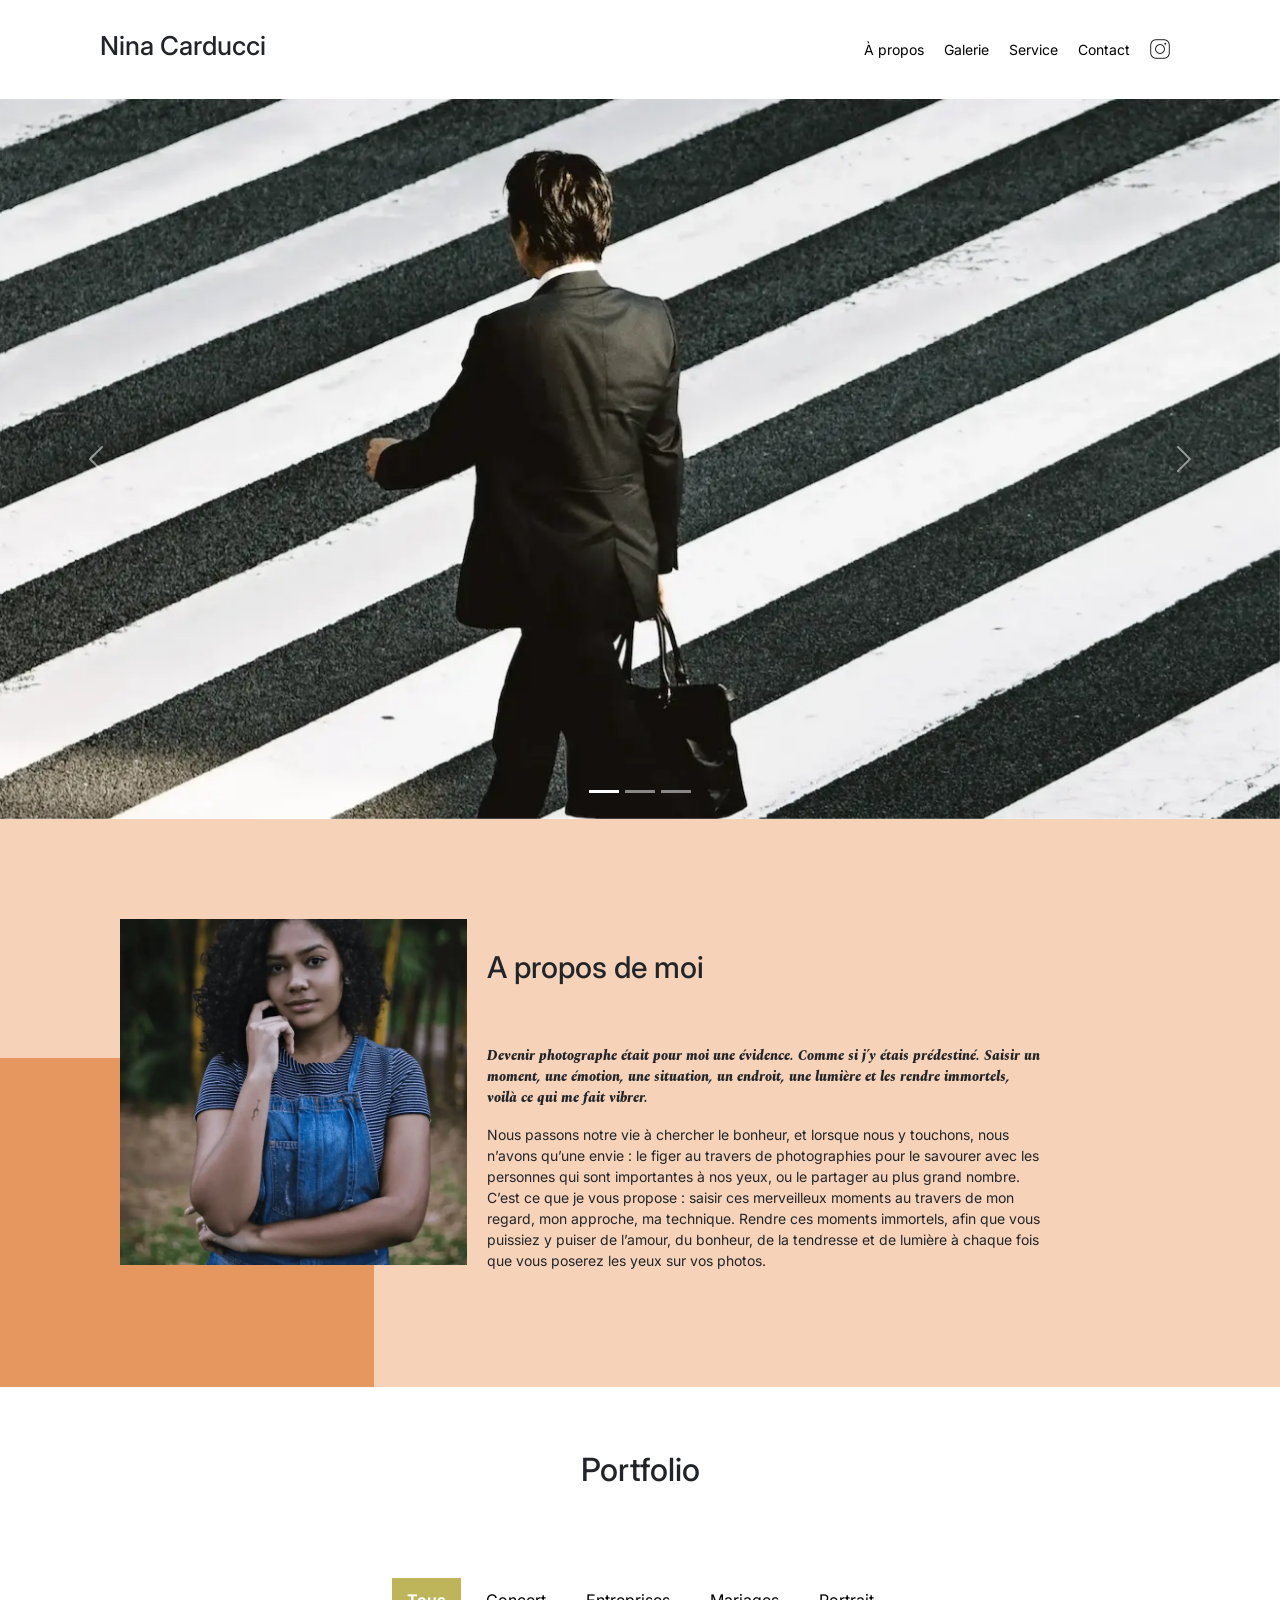
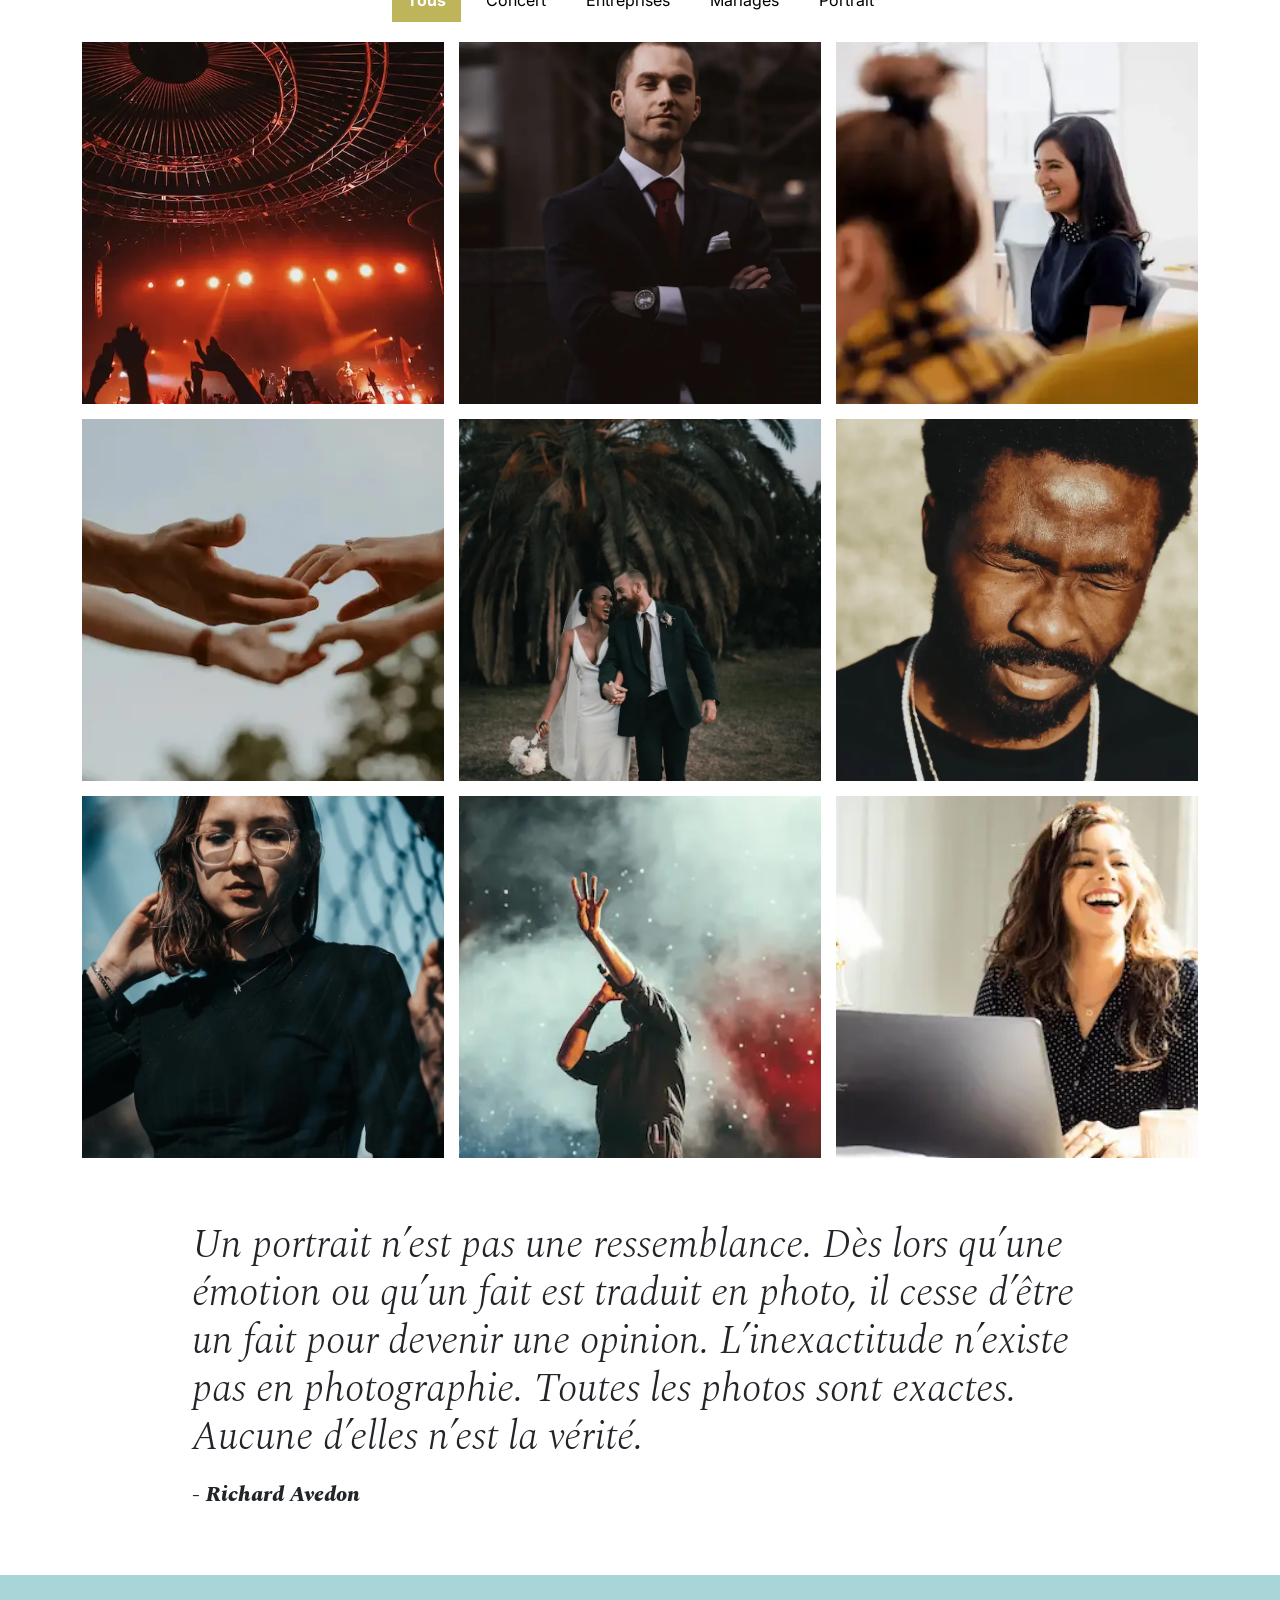
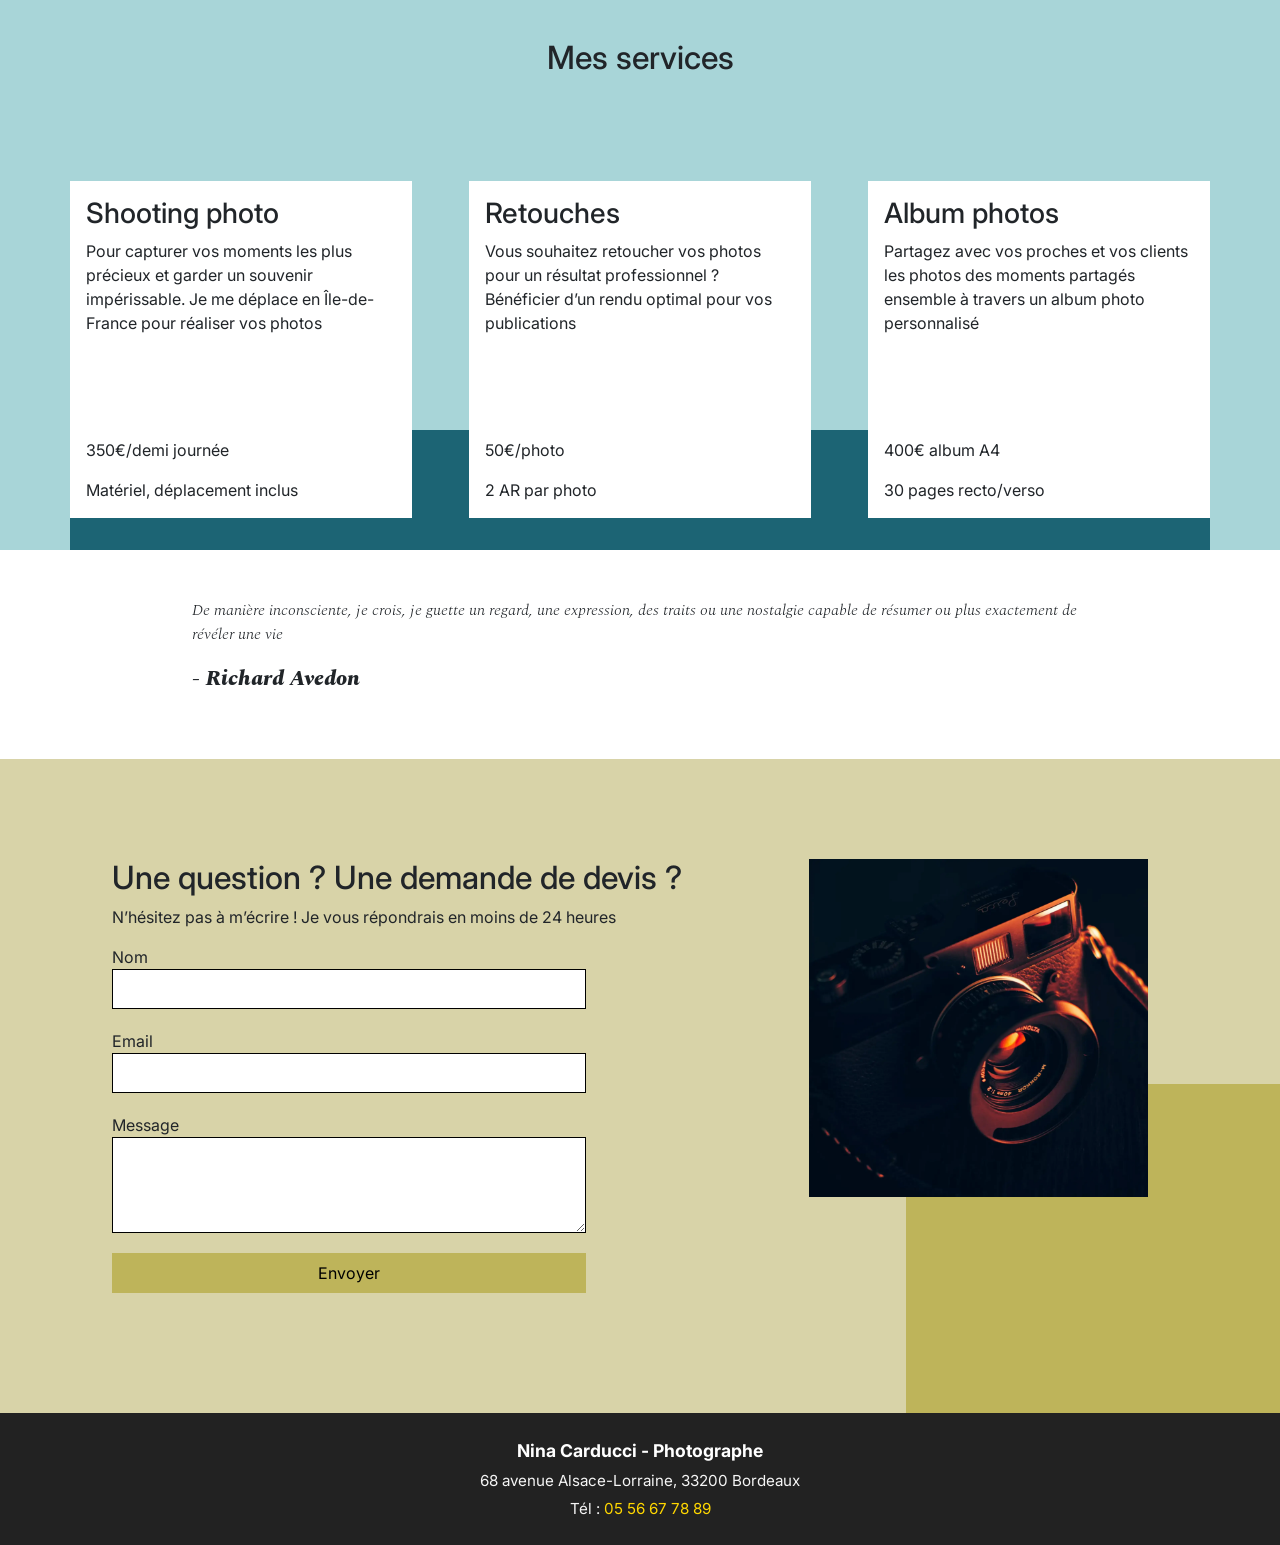
==== commit 883f9f28: "redimension des img gallerie lorsque la fenetre modale s'ouvre avec bonne disposition des fleches" ====
--- a/Nina-Carducci-Dev-master/index.html
+++ b/Nina-Carducci-Dev-master/index.html
@@ -286,7 +286,8 @@
       class="gallery-item"
       src="./assets/images/gallery/concerts/aaron-paul-wnX-fXzB6Cw-unsplash-480.webp"
       alt="Foule de spectateurs levant les mains lors d’un concert en plein air"
-
+      width="752"
+      height="1003"
       loading="lazy"
     />
 
@@ -303,7 +304,7 @@
     <img
       data-gallery-tag="Entreprises"
       class="gallery-item"
-      src="./assets/images/gallery/entreprise/jason-goodman.webp"
+      src="./assets/images/gallery/entreprise/jason-goodman-460.webp"
       alt="Une femme souriante pendant une réunion d'entreprise"
       width="1110"
       height="751"
@@ -313,7 +314,7 @@
     <img
       data-gallery-tag="Mariages"
       class="gallery-item"
-      src="./assets/images/gallery/mariage/hannah-busing-RvF2R_qMpRk-unsplash.webp"
+      src="./assets/images/gallery/mariage/hannah-busing-RvF2R_qMpRk-unsplash-460.webp"
       alt="Deux personnes se tenant la main lors d’un mariage"
       width="940"
       height="752"
@@ -353,7 +354,7 @@
     <img
       data-gallery-tag="Concert"
       class="gallery-item"
-      src="./assets/images/gallery/concerts/austin-neill-hgO1wFPXl3I-unsplash.webp"
+      src="./assets/images/gallery/concerts/austin-neill-hgO1wFPXl3I-unsplash-460.webp"
       alt="Chanteur sur scène levant la main dans la fumée et les lumières d’un concert"
       width="752"
       height="1130"
@@ -363,7 +364,7 @@
     <img
       data-gallery-tag="Entreprises"
       class="gallery-item"
-      src="./assets/images/gallery/entreprise/mateus-campos-felipe-Fsgzm8N0hIY-unsplash.webp"
+      src="./assets/images/gallery/entreprise/mateus-campos-felipe-Fsgzm8N0hIY-unsplash-460.webp"
       alt="Femme souriante travaillant devant un ordinateur portable"
       width="1228"
       height="752"
--- a/Nina-Carducci-Dev-master/assets/style.min.css
+++ b/Nina-Carducci-Dev-master/assets/style.min.css
@@ -1 +1 @@
-.about-me__introduction,.quote{font-family:Spectral,serif;font-style:italic}.service,.top-header{background-color:#fff}#about,#contact{position:relative;padding:100px}.nav a,.nav-pills .nav-link{color:#000}.gallery-tags,.title,footer{text-align:center}.nav a,footer a{text-decoration:none}body{max-width:1920px;margin:auto;font-family:Inter,sans-serif;font-style:normal}img{max-width:100%;height:auto;display:block}.top-header{position:sticky;top:0;z-index:1000;display:flex;justify-content:space-between;align-items:center;padding:30px 100px}.top-header .name{font-size:26px}.nav ul{display:flex;list-style:none;font-size:14px;margin:0;padding:0}.nav li{padding:0 10px}.social-link img{width:20px}#about{display:flex;background-color:#f6d2b8}.picture{flex:1;margin:0 20px;z-index:0}.picture::before{content:'';width:374px;height:329px;position:absolute;bottom:0;z-index:-1}.picture.left::before{background-color:#e5975f;left:0}.picture.right::before{background-color:#beb45a;right:0}#about-me,.form-container{flex:2}.about-me__title{margin:1em 0 60px;font-size:30px}.about-me__introduction{font-weight:800;width:60%}#about-me p{width:80%;font-size:14px}.title{padding:2em 0}.gallery .nav{justify-content:center}.carousel-item img{aspect-ratio:16/9;object-fit:cover}.nav-pills .nav-link.active,.nav-pills .show>.nav-link{color:#fff;background-color:#6b6b2a;border-radius:0;font-weight:700}.gallery-item{width:100%;height:100%;aspect-ratio:1/1;object-fit:cover;display:block}#contact .container,.mg-next,.mg-prev,.service,form{display:flex}.mg-next,.mg-prev{width:30px;height:30px;justify-content:center;align-items:center;font-size:24px}.quote{width:70%;margin:auto;padding:3em 0}.quote__text{font-weight:300}.quote__author{font-weight:800;font-size:22px}#services{margin:auto;background-color:#a8d5d8;position:relative}#services .container{display:flex;justify-content:space-between;padding:2em 0;position:relative}#services .container::before{content:'';background-color:#1c6474;position:absolute;width:100%;height:30%;bottom:0;left:0;z-index:0}.service{max-width:390px;width:30%;height:337px;padding:1em;flex-direction:column;justify-content:space-between;z-index:1}#contact{margin:auto;background-color:#d8d3a8}form{flex-direction:column;width:70%;align-items:flex-start}form input,form textarea{width:100%;border:1px solid;margin-bottom:20px}form input{height:2.5em}form textarea{height:5em;line-height:2.5em;font-size:1.2em}input[type=submit]{background-color:#beb45a;padding:.5em 1em;border:none}@media all and (max-width:1180px){.picture{flex:2}#about,#contact .container{align-items:center}.about-me__title{margin:0 0 1em}#about-me p{width:100%}}@media all and (max-width:1000px){.picture.left::before,.picture.right::before{height:30%;width:100%}#about,#contact .container,#services .container{flex-direction:column}.picture{width:50%}.picture.left::before{top:0;bottom:auto;left:0}.about-me__title{text-align:center;margin-top:1em}.service{width:100%;max-width:100%;height:auto;margin:2em 0}.service__description{margin-bottom:1em}#services .container::before{width:30%;height:100%;right:0;left:auto}#contact .picture.right{margin-top:1em}.gallery{grid-template-columns:repeat(3,1fr)}}@media all and (max-width:650px){.top-header{flex-direction:column;padding:0}.gallery{grid-template-columns:1fr}.top-header .nav,.top-header .nav ul{width:100%;padding:0}.top-header .nav li{flex:1;padding:1em 0;text-align:center}.picture.left::before,.picture.right::before{height:150px}#services .container{align-items:center}.service{max-width:90%}#about,#contact{padding:2em}form{width:100%}.picture{width:80%}}.gallery{display:grid;grid-template-columns:repeat(3,1fr);gap:12px;justify-items:center}.gallery-tags{margin-bottom:20px}.gallery-btn{border:none;background:0 0;padding:10px 15px;margin:0 5px;font-size:16px;cursor:pointer;color:#000}.gallery-btn.active{background-color:#beb45a;color:#fff;font-weight:700}footer{background-color:#222;color:#f5f5f5;padding:20px 15px;font-size:.95rem}footer p{margin:5px 0}footer strong{font-size:1.1rem;color:#fff}footer a{color:gold;transition:color .3s}footer a:hover{color:#ff8c00;text-decoration:underline}+.about-me__introduction,.quote{font-family:Spectral,serif;font-style:italic}.service,.top-header{background-color:#fff}#about,#contact{padding:100px;position:relative}.nav a,.nav-pills .nav-link{color:#000}.gallery-tags,.title,footer{text-align:center}.nav a,footer a{text-decoration:none}#about,#contact,#services,#services .container{position:relative}body{max-width:1920px;margin:auto;font-family:Inter,sans-serif;font-style:normal}img{max-width:100%;height:auto;display:block}.top-header{position:sticky;top:0;z-index:1000;display:flex;justify-content:space-between;align-items:center;padding:30px 100px}.top-header .name{font-size:26px}.nav ul{display:flex;list-style:none;font-size:14px;margin:0;padding:0}.nav li{padding:0 10px}.social-link img{width:20px}#about{display:flex;background-color:#f6d2b8}.picture{flex:1;margin:0 20px;z-index:0}.picture::before{content:'';width:374px;height:329px;position:absolute;bottom:0;z-index:-1}.picture.left::before{background-color:#e5975f;left:0}.picture.right::before{background-color:#beb45a;right:0}#about-me,.form-container{flex:2}.about-me__title{margin:1em 0 60px;font-size:30px}.about-me__introduction{font-weight:800;width:60%}#about-me p{width:80%;font-size:14px}.title{padding:2em 0}.gallery .nav{justify-content:center}.carousel-item img{aspect-ratio:16/9;object-fit:cover}.nav-pills .nav-link.active,.nav-pills .show>.nav-link{color:#fff;background-color:#6b6b2a;border-radius:0;font-weight:700}.gallery-item{width:100%;height:100%;aspect-ratio:1/1;object-fit:cover;display:block}#contact .container,.mg-next,.mg-prev,.service,form{display:flex}.mg-next,.mg-prev{width:30px;height:30px;justify-content:center;align-items:center;font-size:24px}.quote{width:70%;margin:auto;padding:3em 0}.quote__text{font-weight:300}.quote__author{font-weight:800;font-size:22px}#services{margin:auto;background-color:#a8d5d8}#services .container{display:flex;justify-content:space-between;padding:2em 0}#services .container::before{content:'';background-color:#1c6474;position:absolute;width:100%;height:30%;bottom:0;left:0;z-index:0}.service{max-width:390px;width:30%;height:337px;padding:1em;flex-direction:column;justify-content:space-between;z-index:1}#contact{margin:auto;background-color:#d8d3a8}form{flex-direction:column;width:70%;align-items:flex-start}form input,form textarea{width:100%;border:1px solid;margin-bottom:20px}form input{height:2.5em}form textarea{height:5em;line-height:2.5em;font-size:1.2em}input[type=submit]{background-color:#beb45a;padding:.5em 1em;border:none}@media all and (max-width:1180px){.picture{flex:2}#about,#contact .container{align-items:center}.about-me__title{margin:0 0 1em}#about-me p{width:100%}}@media all and (max-width:1000px){.picture.left::before,.picture.right::before{height:30%;width:100%}#about,#contact .container,#services .container{flex-direction:column}.picture{width:50%}.picture.left::before{top:0;bottom:auto;left:0}.about-me__title{text-align:center;margin-top:1em}.service{width:100%;max-width:100%;height:auto;margin:2em 0}.service__description{margin-bottom:1em}#services .container::before{width:30%;height:100%;right:0;left:auto}#contact .picture.right{margin-top:1em}.gallery{grid-template-columns:repeat(3,1fr)}}@media all and (max-width:650px){.top-header{flex-direction:column;padding:0}.gallery{grid-template-columns:1fr}.top-header .nav,.top-header .nav ul{width:100%;padding:0}.top-header .nav li{flex:1;padding:1em 0;text-align:center}.picture.left::before,.picture.right::before{height:150px}#services .container{align-items:center}.service{max-width:90%}#about,#contact{padding:2em}form{width:100%}.picture{width:80%}}.gallery{display:grid;grid-template-columns:repeat(3,1fr);gap:12px;justify-items:center}.gallery-tags{margin-bottom:20px}.gallery-btn{border:none;background:0 0;padding:10px 15px;margin:0 5px;font-size:16px;cursor:pointer;color:#000}.gallery-btn.active{background-color:#beb45a;color:#fff;font-weight:700}footer{background-color:#222;color:#f5f5f5;padding:20px 15px;font-size:.95rem}footer p{margin:5px 0}footer strong{font-size:1.1rem;color:#fff}footer a{color:gold;transition:color .3s}footer a:hover{color:#ff8c00;text-decoration:underline}#myAwesomeLightbox .modal-body{position:relative;width:100%;height:100%;display:flex;justify-content:center;align-items:center}#myAwesomeLightbox img.lightbox-img{max-width:90vw;max-height:85vh;object-fit:contain;border-radius:6px;box-shadow:0 4px 25px rgba(0,0,0,.8);background:#fff;display:block;margin:auto}.lightbox-next,.lightbox-prev{position:fixed;top:50%;transform:translateY(-50%);font-size:2rem;background:rgba(0,0,0,.5);color:#fff;border-radius:50%;width:40px;height:40px;display:flex;align-items:center;justify-content:center;z-index:2000;cursor:pointer}.lightbox-prev{left:20px}.lightbox-next{right:20px}.lightbox-next:hover,.lightbox-prev:hover{background:rgba(0,0,0,.8)}
--- a/Nina-Carducci-Dev-master/assets/style.min.css
+++ b/Nina-Carducci-Dev-master/assets/style.min.css
@@ -1 +1 @@
-.about-me__introduction,.quote{font-family:Spectral,serif;font-style:italic}.service,.top-header{background-color:#fff}#about,#contact{position:relative;padding:100px}.nav a,.nav-pills .nav-link{color:#000}.gallery-tags,.title,footer{text-align:center}.nav a,footer a{text-decoration:none}body{max-width:1920px;margin:auto;font-family:Inter,sans-serif;font-style:normal}img{max-width:100%;height:auto;display:block}.top-header{position:sticky;top:0;z-index:1000;display:flex;justify-content:space-between;align-items:center;padding:30px 100px}.top-header .name{font-size:26px}.nav ul{display:flex;list-style:none;font-size:14px;margin:0;padding:0}.nav li{padding:0 10px}.social-link img{width:20px}#about{display:flex;background-color:#f6d2b8}.picture{flex:1;margin:0 20px;z-index:0}.picture::before{content:'';width:374px;height:329px;position:absolute;bottom:0;z-index:-1}.picture.left::before{background-color:#e5975f;left:0}.picture.right::before{background-color:#beb45a;right:0}#about-me,.form-container{flex:2}.about-me__title{margin:1em 0 60px;font-size:30px}.about-me__introduction{font-weight:800;width:60%}#about-me p{width:80%;font-size:14px}.title{padding:2em 0}.gallery .nav{justify-content:center}.carousel-item img{aspect-ratio:16/9;object-fit:cover}.nav-pills .nav-link.active,.nav-pills .show>.nav-link{color:#fff;background-color:#6b6b2a;border-radius:0;font-weight:700}.gallery-item{width:100%;height:100%;aspect-ratio:1/1;object-fit:cover;display:block}#contact .container,.mg-next,.mg-prev,.service,form{display:flex}.mg-next,.mg-prev{width:30px;height:30px;justify-content:center;align-items:center;font-size:24px}.quote{width:70%;margin:auto;padding:3em 0}.quote__text{font-weight:300}.quote__author{font-weight:800;font-size:22px}#services{margin:auto;background-color:#a8d5d8;position:relative}#services .container{display:flex;justify-content:space-between;padding:2em 0;position:relative}#services .container::before{content:'';background-color:#1c6474;position:absolute;width:100%;height:30%;bottom:0;left:0;z-index:0}.service{max-width:390px;width:30%;height:337px;padding:1em;flex-direction:column;justify-content:space-between;z-index:1}#contact{margin:auto;background-color:#d8d3a8}form{flex-direction:column;width:70%;align-items:flex-start}form input,form textarea{width:100%;border:1px solid;margin-bottom:20px}form input{height:2.5em}form textarea{height:5em;line-height:2.5em;font-size:1.2em}input[type=submit]{background-color:#beb45a;padding:.5em 1em;border:none}@media all and (max-width:1180px){.picture{flex:2}#about,#contact .container{align-items:center}.about-me__title{margin:0 0 1em}#about-me p{width:100%}}@media all and (max-width:1000px){.picture.left::before,.picture.right::before{height:30%;width:100%}#about,#contact .container,#services .container{flex-direction:column}.picture{width:50%}.picture.left::before{top:0;bottom:auto;left:0}.about-me__title{text-align:center;margin-top:1em}.service{width:100%;max-width:100%;height:auto;margin:2em 0}.service__description{margin-bottom:1em}#services .container::before{width:30%;height:100%;right:0;left:auto}#contact .picture.right{margin-top:1em}.gallery{grid-template-columns:repeat(3,1fr)}}@media all and (max-width:650px){.top-header{flex-direction:column;padding:0}.gallery{grid-template-columns:1fr}.top-header .nav,.top-header .nav ul{width:100%;padding:0}.top-header .nav li{flex:1;padding:1em 0;text-align:center}.picture.left::before,.picture.right::before{height:150px}#services .container{align-items:center}.service{max-width:90%}#about,#contact{padding:2em}form{width:100%}.picture{width:80%}}.gallery{display:grid;grid-template-columns:repeat(3,1fr);gap:12px;justify-items:center}.gallery-tags{margin-bottom:20px}.gallery-btn{border:none;background:0 0;padding:10px 15px;margin:0 5px;font-size:16px;cursor:pointer;color:#000}.gallery-btn.active{background-color:#beb45a;color:#fff;font-weight:700}footer{background-color:#222;color:#f5f5f5;padding:20px 15px;font-size:.95rem}footer p{margin:5px 0}footer strong{font-size:1.1rem;color:#fff}footer a{color:gold;transition:color .3s}footer a:hover{color:#ff8c00;text-decoration:underline}+.about-me__introduction,.quote{font-family:Spectral,serif;font-style:italic}.service,.top-header{background-color:#fff}#about,#contact{padding:100px;position:relative}.nav a,.nav-pills .nav-link{color:#000}.gallery-tags,.title,footer{text-align:center}.nav a,footer a{text-decoration:none}#about,#contact,#services,#services .container{position:relative}body{max-width:1920px;margin:auto;font-family:Inter,sans-serif;font-style:normal}img{max-width:100%;height:auto;display:block}.top-header{position:sticky;top:0;z-index:1000;display:flex;justify-content:space-between;align-items:center;padding:30px 100px}.top-header .name{font-size:26px}.nav ul{display:flex;list-style:none;font-size:14px;margin:0;padding:0}.nav li{padding:0 10px}.social-link img{width:20px}#about{display:flex;background-color:#f6d2b8}.picture{flex:1;margin:0 20px;z-index:0}.picture::before{content:'';width:374px;height:329px;position:absolute;bottom:0;z-index:-1}.picture.left::before{background-color:#e5975f;left:0}.picture.right::before{background-color:#beb45a;right:0}#about-me,.form-container{flex:2}.about-me__title{margin:1em 0 60px;font-size:30px}.about-me__introduction{font-weight:800;width:60%}#about-me p{width:80%;font-size:14px}.title{padding:2em 0}.gallery .nav{justify-content:center}.carousel-item img{aspect-ratio:16/9;object-fit:cover}.nav-pills .nav-link.active,.nav-pills .show>.nav-link{color:#fff;background-color:#6b6b2a;border-radius:0;font-weight:700}.gallery-item{width:100%;height:100%;aspect-ratio:1/1;object-fit:cover;display:block}#contact .container,.mg-next,.mg-prev,.service,form{display:flex}.mg-next,.mg-prev{width:30px;height:30px;justify-content:center;align-items:center;font-size:24px}.quote{width:70%;margin:auto;padding:3em 0}.quote__text{font-weight:300}.quote__author{font-weight:800;font-size:22px}#services{margin:auto;background-color:#a8d5d8}#services .container{display:flex;justify-content:space-between;padding:2em 0}#services .container::before{content:'';background-color:#1c6474;position:absolute;width:100%;height:30%;bottom:0;left:0;z-index:0}.service{max-width:390px;width:30%;height:337px;padding:1em;flex-direction:column;justify-content:space-between;z-index:1}#contact{margin:auto;background-color:#d8d3a8}form{flex-direction:column;width:70%;align-items:flex-start}form input,form textarea{width:100%;border:1px solid;margin-bottom:20px}form input{height:2.5em}form textarea{height:5em;line-height:2.5em;font-size:1.2em}input[type=submit]{background-color:#beb45a;padding:.5em 1em;border:none}@media all and (max-width:1180px){.picture{flex:2}#about,#contact .container{align-items:center}.about-me__title{margin:0 0 1em}#about-me p{width:100%}}@media all and (max-width:1000px){.picture.left::before,.picture.right::before{height:30%;width:100%}#about,#contact .container,#services .container{flex-direction:column}.picture{width:50%}.picture.left::before{top:0;bottom:auto;left:0}.about-me__title{text-align:center;margin-top:1em}.service{width:100%;max-width:100%;height:auto;margin:2em 0}.service__description{margin-bottom:1em}#services .container::before{width:30%;height:100%;right:0;left:auto}#contact .picture.right{margin-top:1em}.gallery{grid-template-columns:repeat(3,1fr)}}@media all and (max-width:650px){.top-header{flex-direction:column;padding:0}.gallery{grid-template-columns:1fr}.top-header .nav,.top-header .nav ul{width:100%;padding:0}.top-header .nav li{flex:1;padding:1em 0;text-align:center}.picture.left::before,.picture.right::before{height:150px}#services .container{align-items:center}.service{max-width:90%}#about,#contact{padding:2em}form{width:100%}.picture{width:80%}}.gallery{display:grid;grid-template-columns:repeat(3,1fr);gap:12px;justify-items:center}.gallery-tags{margin-bottom:20px}.gallery-btn{border:none;background:0 0;padding:10px 15px;margin:0 5px;font-size:16px;cursor:pointer;color:#000}.gallery-btn.active{background-color:#beb45a;color:#fff;font-weight:700}footer{background-color:#222;color:#f5f5f5;padding:20px 15px;font-size:.95rem}footer p{margin:5px 0}footer strong{font-size:1.1rem;color:#fff}footer a{color:gold;transition:color .3s}footer a:hover{color:#ff8c00;text-decoration:underline}#myAwesomeLightbox .modal-body{position:relative;width:100%;height:100%;display:flex;justify-content:center;align-items:center}#myAwesomeLightbox img.lightbox-img{max-width:90vw;max-height:85vh;object-fit:contain;border-radius:6px;box-shadow:0 4px 25px rgba(0,0,0,.8);background:#fff;display:block;margin:auto}.lightbox-next,.lightbox-prev{position:fixed;top:50%;transform:translateY(-50%);font-size:2rem;background:rgba(0,0,0,.5);color:#fff;border-radius:50%;width:40px;height:40px;display:flex;align-items:center;justify-content:center;z-index:2000;cursor:pointer}.lightbox-prev{left:20px}.lightbox-next{right:20px}.lightbox-next:hover,.lightbox-prev:hover{background:rgba(0,0,0,.8)}
